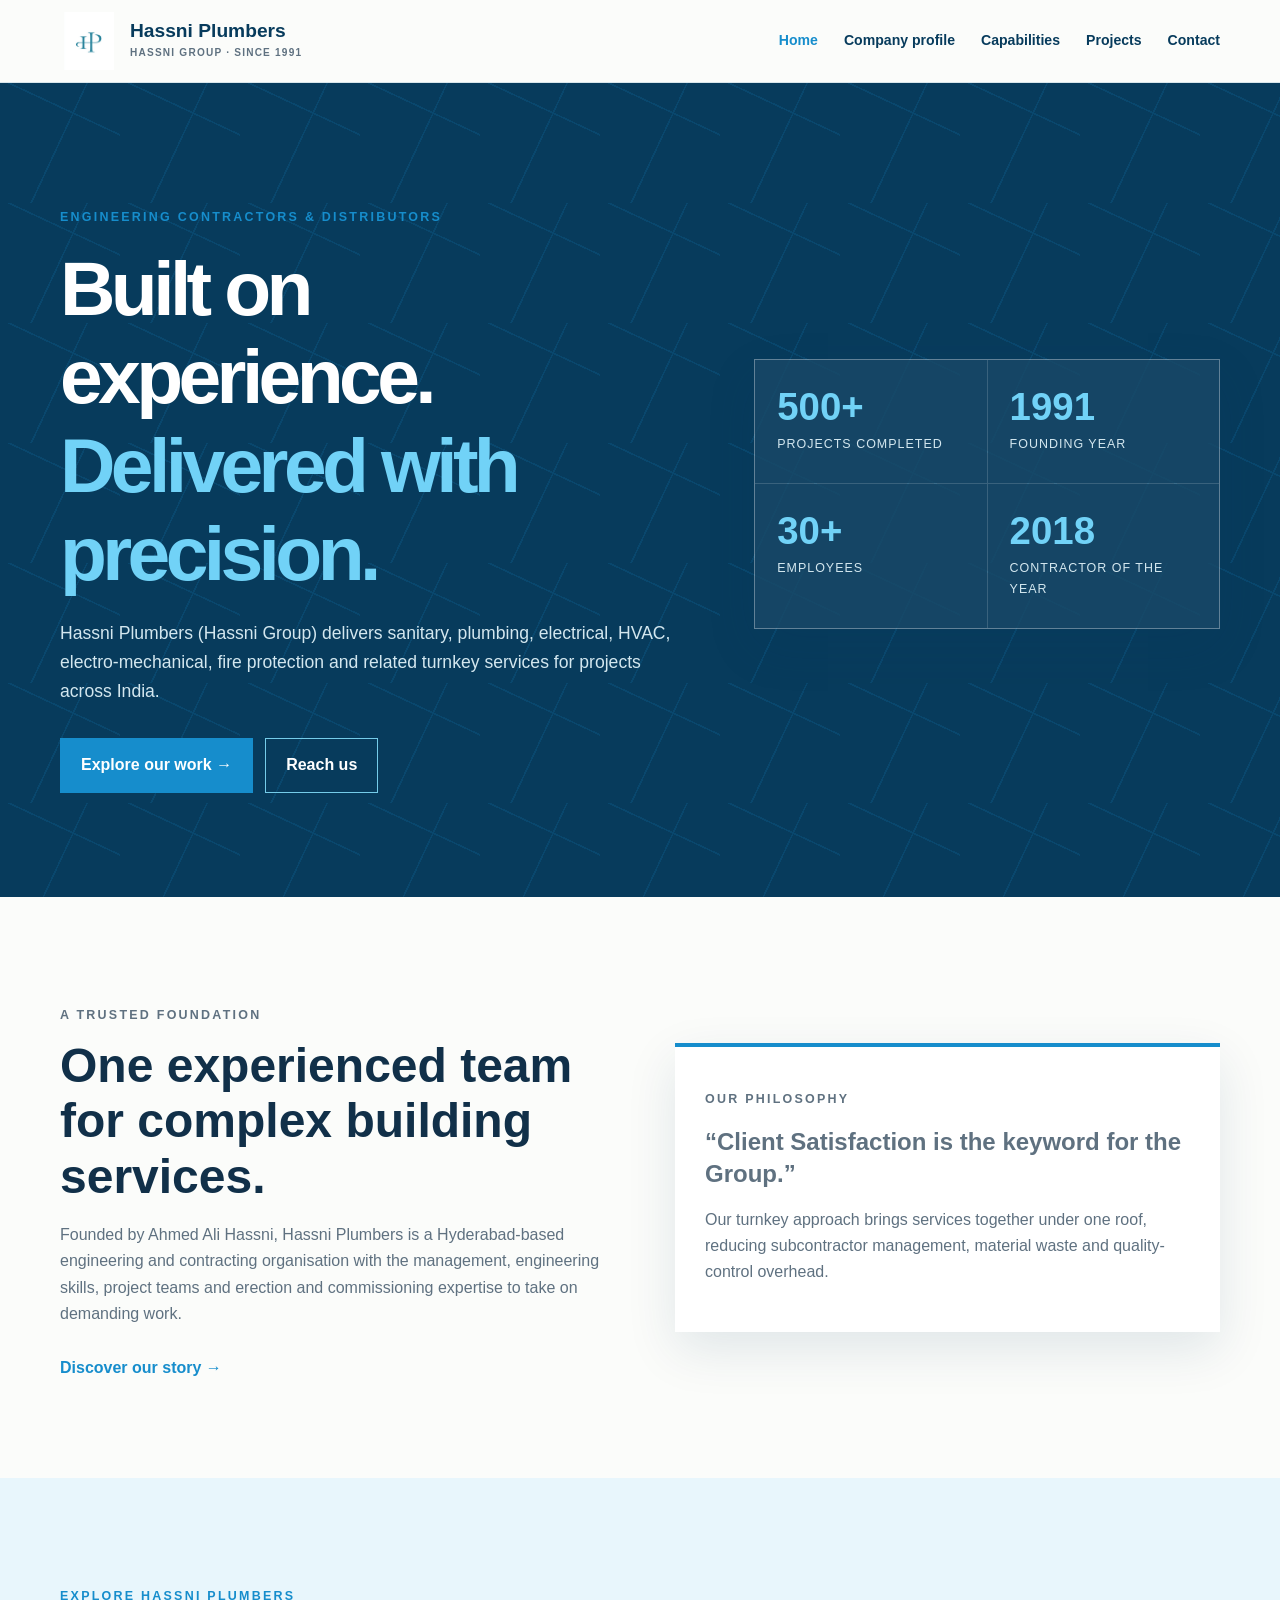
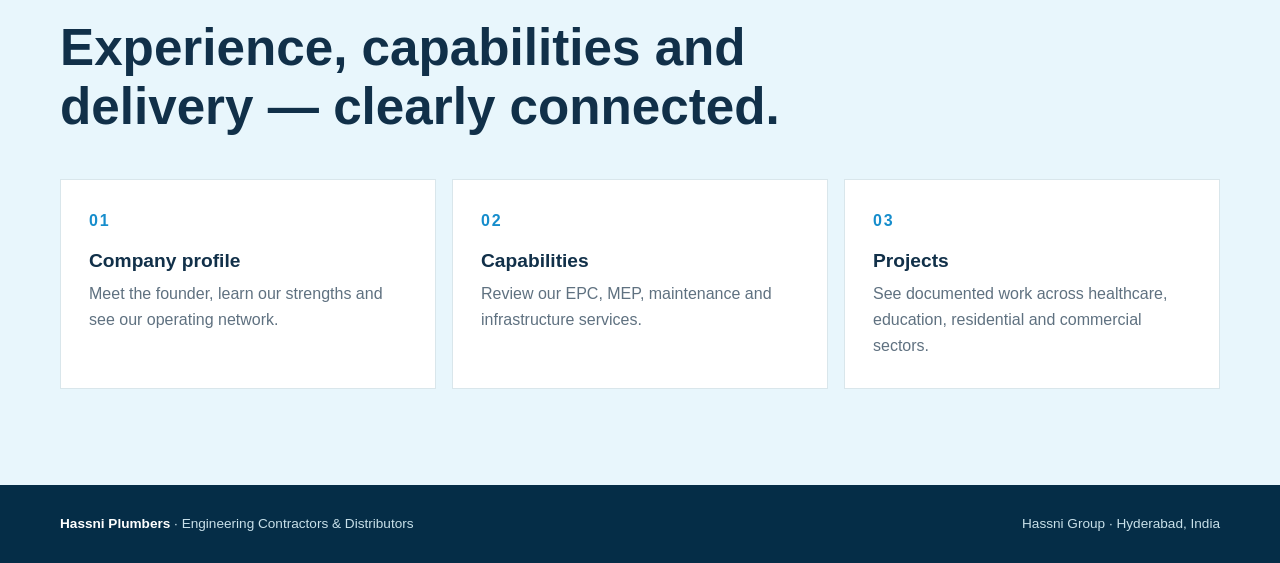
==== index.html @ f8cc5ab0 "Create multi-page Hassni Plumbers website Co-authored-by: Copilot App <223556219+Copilot@users.norep" ====
<!doctype html><html lang="en"><head><meta charset="utf-8"><meta name="viewport" content="width=device-width, initial-scale=1"><meta name="description" content="Hassni Plumbers (Hassni Group), engineering contractors and distributors since 1991."><title>Hassni Plumbers | Home</title><link rel="stylesheet" href="styles.css"></head><body><div id="site-header"></div><main>
<section class="hero"><div class="container hero-grid"><div><p class="eyebrow">Engineering Contractors &amp; Distributors</p><h1>Built on experience.<br><em>Delivered with precision.</em></h1><p class="lead">Hassni Plumbers (Hassni Group) delivers sanitary, plumbing, electrical, HVAC, electro-mechanical, fire protection and related turnkey services for projects across India.</p><div class="actions"><a class="button primary" href="projects.html">Explore our work →</a><a class="button light" href="contact.html">Reach us</a></div></div><div class="stat-panel"><div class="stat"><strong>500+</strong><span>Projects completed</span></div><div class="stat"><strong>1991</strong><span>Founding year</span></div><div class="stat"><strong>30+</strong><span>Employees</span></div><div class="stat"><strong>2018</strong><span>Contractor of the Year</span></div></div></div></section>
<section class="section"><div class="container split"><div><p class="eyebrow">A trusted foundation</p><h2>One experienced team for complex building services.</h2><p>Founded by Ahmed Ali Hassni, Hassni Plumbers is a Hyderabad-based engineering and contracting organisation with the management, engineering skills, project teams and erection and commissioning expertise to take on demanding work.</p><a class="text-link" href="about.html">Discover our story →</a></div><div class="feature-box"><p class="eyebrow">Our philosophy</p><p class="quote">“Client Satisfaction is the keyword for the Group.”</p><p class="muted">Our turnkey approach brings services together under one roof, reducing subcontractor management, material waste and quality-control overhead.</p></div></div></section>
<section class="section tint"><div class="container"><div class="section-heading"><p class="eyebrow">Explore Hassni Plumbers</p><h2>Experience, capabilities and delivery — clearly connected.</h2></div><div class="cards three"><a class="card" href="about.html"><span class="icon">01</span><h3>Company profile</h3><p>Meet the founder, learn our strengths and see our operating network.</p></a><a class="card" href="capabilities.html"><span class="icon">02</span><h3>Capabilities</h3><p>Review our EPC, MEP, maintenance and infrastructure services.</p></a><a class="card" href="projects.html"><span class="icon">03</span><h3>Projects</h3><p>See documented work across healthcare, education, residential and commercial sectors.</p></a></div></div></section>
</main><div id="site-footer"></div><script src="site.js"></script></body></html>
---- styles.css ----
:root{--blue:#168dcc;--deep:#073b5c;--pale:#e8f6fc;--ink:#113049;--muted:#5f7180;--paper:#fbfcfa;--line:#d9e6eb;--white:#fff;--shadow:0 18px 48px rgba(7,59,92,.11)}*{box-sizing:border-box}html{scroll-behavior:smooth}body{margin:0;color:var(--ink);background:var(--paper);font:16px/1.65 "DM Sans",Arial,sans-serif}h1,h2,h3,h4{margin:0;font-family:Manrope,Arial,sans-serif;line-height:1.15}a{color:inherit;text-decoration:none}.container{width:min(1160px,calc(100% - 40px));margin:auto}.eyebrow{color:var(--blue);font-size:.78rem;font-weight:700;letter-spacing:.18em;text-transform:uppercase}.muted{color:var(--muted)}.section{padding:96px 0}.section-heading{max-width:720px;margin-bottom:42px}.section-heading h2{margin-top:12px;font-size:clamp(2rem,4vw,3.3rem)}.button{display:inline-flex;align-items:center;gap:10px;border:1px solid var(--blue);padding:13px 20px;font-weight:700;transition:.2s}.button.primary{color:var(--white);background:var(--blue)}.button.primary:hover{background:var(--deep);border-color:var(--deep)}.button.light{color:var(--white);border-color:#75cce9}.button.light:hover{color:var(--deep);background:#75cce9}.actions{display:flex;flex-wrap:wrap;gap:12px;margin-top:32px}.text-link{display:inline-block;margin-top:12px;color:var(--blue);font-weight:700}header{position:sticky;top:0;z-index:5;background:rgba(251,252,250,.95);border-bottom:1px solid var(--line);backdrop-filter:blur(14px)}.nav{display:flex;align-items:center;justify-content:space-between;min-height:82px;gap:24px}.brand{display:flex;align-items:center;gap:12px}.brand img{width:58px;height:58px;object-fit:contain}.brand strong{display:block;color:var(--deep);font:800 1.2rem/1.05 Manrope,Arial,sans-serif}.brand small{display:block;margin-top:4px;color:var(--muted);font-size:.63rem;font-weight:700;letter-spacing:.12em;text-transform:uppercase}.nav-links{display:flex;align-items:center;gap:26px;color:var(--deep);font-size:.88rem;font-weight:700}.nav-links a:hover,.nav-links a.active{color:var(--blue)}.menu{display:none;border:0;color:var(--deep);background:transparent;font-size:1.4rem}.hero{position:relative;overflow:hidden;padding:112px 0 104px;color:var(--white);background:var(--deep)}.hero:after{content:"";position:absolute;inset:0;opacity:.15;background:linear-gradient(115deg,transparent 0 49%,var(--blue) 49% 50%,transparent 50%),linear-gradient(25deg,transparent 0 70%,var(--blue) 70% 71%,transparent 71%);background-size:120px 120px}.hero-grid{position:relative;z-index:1;display:grid;grid-template-columns:1.15fr .85fr;align-items:center;gap:64px}.hero h1{max-width:720px;margin:16px 0 22px;font-size:clamp(2.7rem,6vw,5rem);letter-spacing:-.06em}.hero h1 em{color:#71d2f7;font-style:normal}.lead{max-width:650px;color:#d3e7ef;font-size:1.1rem}.stat-panel{display:grid;grid-template-columns:1fr 1fr;gap:1px;overflow:hidden;border:1px solid rgba(255,255,255,.2);background:rgba(255,255,255,.2);box-shadow:var(--shadow)}.stat{padding:28px 22px;background:rgba(7,59,92,.72)}.stat strong{display:block;color:#71d2f7;font:800 2.4rem/1 Manrope,Arial,sans-serif}.stat span{display:block;margin-top:8px;color:#d3e7ef;font-size:.78rem;letter-spacing:.08em;text-transform:uppercase}.split{display:grid;grid-template-columns:1fr 1fr;gap:70px;align-items:center}.split h2{margin:12px 0 18px;font-size:clamp(2rem,4vw,3rem)}.split p{color:var(--muted)}.feature-box{padding:30px;border-top:4px solid var(--blue);background:var(--white);box-shadow:var(--shadow)}.quote{margin:16px 0;color:var(--deep);font:700 1.5rem/1.35 Manrope,Arial,sans-serif}.tint{background:var(--pale)}.cards{display:grid;gap:16px}.cards.three{grid-template-columns:repeat(3,1fr)}.card{padding:28px;border:1px solid var(--line);background:var(--white);transition:.2s}.card:hover{border-color:var(--blue);box-shadow:var(--shadow);transform:translateY(-3px)}.card .icon{color:var(--blue);font-weight:800;letter-spacing:.12em}.card h3{margin:16px 0 8px;font-size:1.2rem}.card p{margin:0;color:var(--muted)}.page-hero{padding:76px 0;background:var(--pale);border-bottom:1px solid var(--line)}.page-hero h1{margin-top:12px;font-size:clamp(2.5rem,5vw,4.3rem)}.page-hero p{max-width:680px;color:var(--muted);font-size:1.08rem}.capabilities{grid-template-columns:repeat(4,1fr)}.capability{min-height:170px;padding:24px;border:1px solid var(--line);background:var(--white);transition:.2s}.capability:hover{border-color:var(--blue);box-shadow:var(--shadow);transform:translateY(-3px)}.capability .icon{color:var(--blue);font-size:1.4rem}.capability h3{margin:18px 0 8px;font-size:1.05rem}.capability p{margin:0;color:var(--muted);font-size:.88rem}.project-grid{display:grid;grid-template-columns:repeat(3,1fr);gap:16px}.project{padding:24px;border:1px solid var(--line);background:var(--white);transition:.2s}.project:hover{border-color:var(--blue);box-shadow:var(--shadow);transform:translateY(-3px)}.project small{color:var(--blue);font-weight:700;letter-spacing:.1em;text-transform:uppercase}.project h3{margin:13px 0 8px;font-size:1.1rem}.project p{margin:0;color:var(--muted);font-size:.9rem}.contact-grid{display:grid;grid-template-columns:1fr .9fr;gap:60px}.contact-card{padding:30px;border-top:4px solid var(--blue);background:var(--white);box-shadow:var(--shadow)}.contact-card p{color:var(--muted)}.locations{display:flex;flex-wrap:wrap;gap:10px;margin-top:20px}.location{padding:8px 13px;border:1px solid var(--line);color:var(--deep);background:var(--white);font-size:.86rem;font-weight:700}footer{padding:28px 0;color:#c8e0e9;background:#052d47;font-size:.85rem}.footer-inner{display:flex;justify-content:space-between;gap:20px}.footer-inner strong{color:var(--white)}@media(max-width:900px){.nav-links{display:none;position:absolute;top:82px;left:0;right:0;padding:18px 20px 24px;flex-direction:column;align-items:flex-start;background:var(--paper);border-bottom:1px solid var(--line)}.nav-links.open{display:flex}.menu{display:block}.hero-grid,.split,.contact-grid{grid-template-columns:1fr;gap:38px}.capabilities{grid-template-columns:repeat(2,1fr)}}@media(max-width:600px){.container{width:min(100% - 28px,1160px)}.section{padding:70px 0}.hero{padding:78px 0}.hero h1{font-size:2.7rem}.stat-panel,.cards.three,.capabilities,.project-grid{grid-template-columns:1fr}.footer-inner{flex-direction:column}}
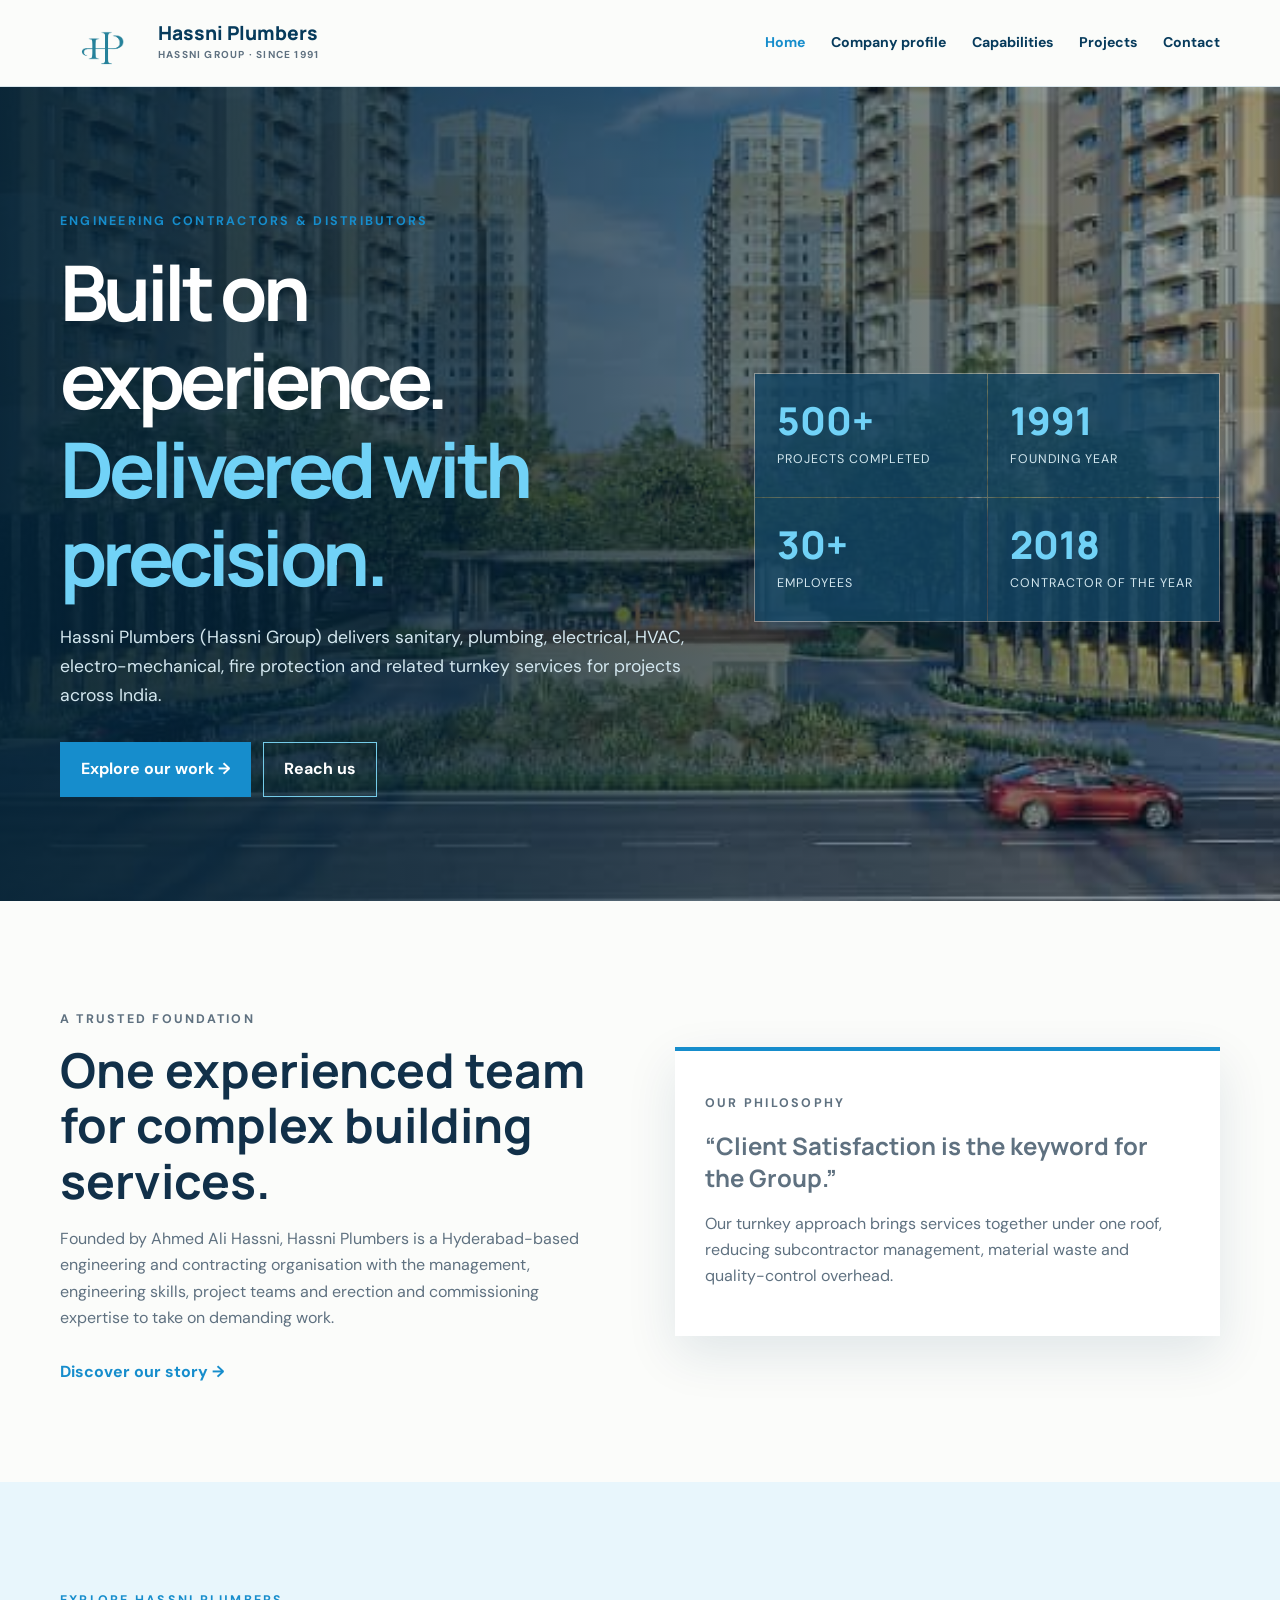
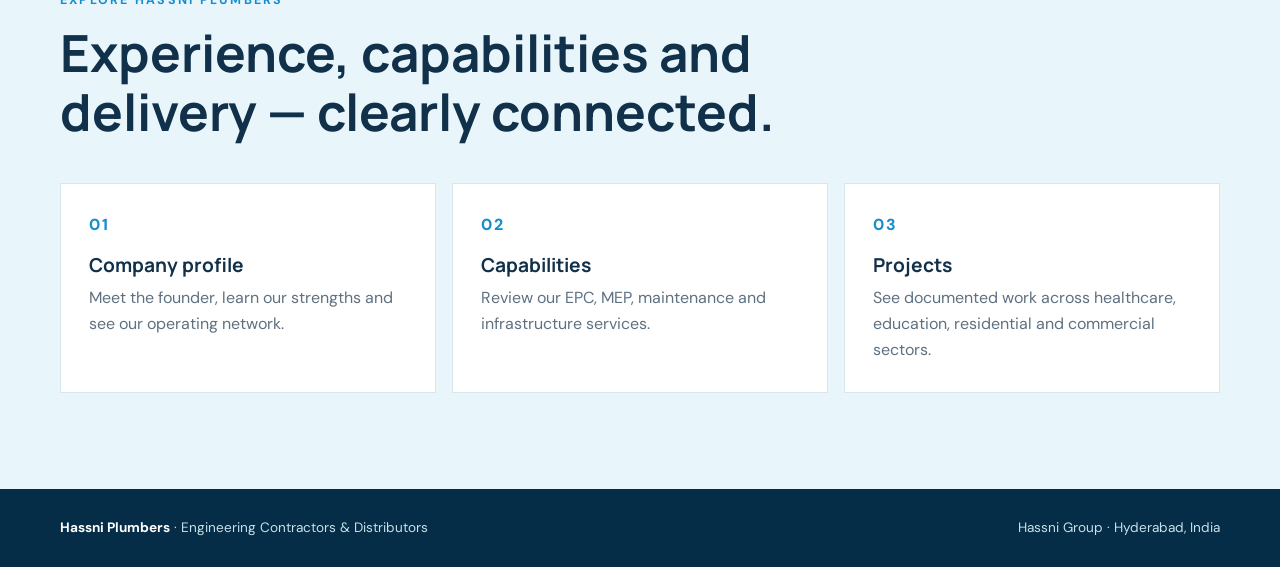
==== commit c9e10d26: "Refine site visuals and motion Co-authored-by: Copilot App <223556219+Copilot@users.noreply.github.c" ====
--- a/index.html
+++ b/index.html
@@ -1,5 +1,5 @@
 <!doctype html><html lang="en"><head><meta charset="utf-8"><meta name="viewport" content="width=device-width, initial-scale=1"><meta name="description" content="Hassni Plumbers (Hassni Group), engineering contractors and distributors since 1991."><title>Hassni Plumbers | Home</title><link rel="stylesheet" href="styles.css"></head><body><div id="site-header"></div><main>
-<section class="hero"><div class="container hero-grid"><div><p class="eyebrow">Engineering Contractors &amp; Distributors</p><h1>Built on experience.<br><em>Delivered with precision.</em></h1><p class="lead">Hassni Plumbers (Hassni Group) delivers sanitary, plumbing, electrical, HVAC, electro-mechanical, fire protection and related turnkey services for projects across India.</p><div class="actions"><a class="button primary" href="projects.html">Explore our work →</a><a class="button light" href="contact.html">Reach us</a></div></div><div class="stat-panel"><div class="stat"><strong>500+</strong><span>Projects completed</span></div><div class="stat"><strong>1991</strong><span>Founding year</span></div><div class="stat"><strong>30+</strong><span>Employees</span></div><div class="stat"><strong>2018</strong><span>Contractor of the Year</span></div></div></div></section>
+<section class="hero hero-image"><div class="container hero-grid"><div><p class="eyebrow">Engineering Contractors &amp; Distributors</p><h1>Built on experience.<br><em>Delivered with precision.</em></h1><p class="lead">Hassni Plumbers (Hassni Group) delivers sanitary, plumbing, electrical, HVAC, electro-mechanical, fire protection and related turnkey services for projects across India.</p><div class="actions"><a class="button primary" href="projects.html">Explore our work →</a><a class="button light" href="contact.html">Reach us</a></div></div><div class="stat-panel"><div class="stat"><strong>500+</strong><span>Projects completed</span></div><div class="stat"><strong>1991</strong><span>Founding year</span></div><div class="stat"><strong>30+</strong><span>Employees</span></div><div class="stat"><strong>2018</strong><span>Contractor of the Year</span></div></div></div></section>
 <section class="section"><div class="container split"><div><p class="eyebrow">A trusted foundation</p><h2>One experienced team for complex building services.</h2><p>Founded by Ahmed Ali Hassni, Hassni Plumbers is a Hyderabad-based engineering and contracting organisation with the management, engineering skills, project teams and erection and commissioning expertise to take on demanding work.</p><a class="text-link" href="about.html">Discover our story →</a></div><div class="feature-box"><p class="eyebrow">Our philosophy</p><p class="quote">“Client Satisfaction is the keyword for the Group.”</p><p class="muted">Our turnkey approach brings services together under one roof, reducing subcontractor management, material waste and quality-control overhead.</p></div></div></section>
 <section class="section tint"><div class="container"><div class="section-heading"><p class="eyebrow">Explore Hassni Plumbers</p><h2>Experience, capabilities and delivery — clearly connected.</h2></div><div class="cards three"><a class="card" href="about.html"><span class="icon">01</span><h3>Company profile</h3><p>Meet the founder, learn our strengths and see our operating network.</p></a><a class="card" href="capabilities.html"><span class="icon">02</span><h3>Capabilities</h3><p>Review our EPC, MEP, maintenance and infrastructure services.</p></a><a class="card" href="projects.html"><span class="icon">03</span><h3>Projects</h3><p>See documented work across healthcare, education, residential and commercial sectors.</p></a></div></div></section>
 </main><div id="site-footer"></div><script src="site.js"></script></body></html>
--- a/styles.css
+++ b/styles.css
@@ -1 +1,134 @@
-:root{--blue:#168dcc;--deep:#073b5c;--pale:#e8f6fc;--ink:#113049;--muted:#5f7180;--paper:#fbfcfa;--line:#d9e6eb;--white:#fff;--shadow:0 18px 48px rgba(7,59,92,.11)}*{box-sizing:border-box}html{scroll-behavior:smooth}body{margin:0;color:var(--ink);background:var(--paper);font:16px/1.65 "DM Sans",Arial,sans-serif}h1,h2,h3,h4{margin:0;font-family:Manrope,Arial,sans-serif;line-height:1.15}a{color:inherit;text-decoration:none}.container{width:min(1160px,calc(100% - 40px));margin:auto}.eyebrow{color:var(--blue);font-size:.78rem;font-weight:700;letter-spacing:.18em;text-transform:uppercase}.muted{color:var(--muted)}.section{padding:96px 0}.section-heading{max-width:720px;margin-bottom:42px}.section-heading h2{margin-top:12px;font-size:clamp(2rem,4vw,3.3rem)}.button{display:inline-flex;align-items:center;gap:10px;border:1px solid var(--blue);padding:13px 20px;font-weight:700;transition:.2s}.button.primary{color:var(--white);background:var(--blue)}.button.primary:hover{background:var(--deep);border-color:var(--deep)}.button.light{color:var(--white);border-color:#75cce9}.button.light:hover{color:var(--deep);background:#75cce9}.actions{display:flex;flex-wrap:wrap;gap:12px;margin-top:32px}.text-link{display:inline-block;margin-top:12px;color:var(--blue);font-weight:700}header{position:sticky;top:0;z-index:5;background:rgba(251,252,250,.95);border-bottom:1px solid var(--line);backdrop-filter:blur(14px)}.nav{display:flex;align-items:center;justify-content:space-between;min-height:82px;gap:24px}.brand{display:flex;align-items:center;gap:12px}.brand img{width:58px;height:58px;object-fit:contain}.brand strong{display:block;color:var(--deep);font:800 1.2rem/1.05 Manrope,Arial,sans-serif}.brand small{display:block;margin-top:4px;color:var(--muted);font-size:.63rem;font-weight:700;letter-spacing:.12em;text-transform:uppercase}.nav-links{display:flex;align-items:center;gap:26px;color:var(--deep);font-size:.88rem;font-weight:700}.nav-links a:hover,.nav-links a.active{color:var(--blue)}.menu{display:none;border:0;color:var(--deep);background:transparent;font-size:1.4rem}.hero{position:relative;overflow:hidden;padding:112px 0 104px;color:var(--white);background:var(--deep)}.hero:after{content:"";position:absolute;inset:0;opacity:.15;background:linear-gradient(115deg,transparent 0 49%,var(--blue) 49% 50%,transparent 50%),linear-gradient(25deg,transparent 0 70%,var(--blue) 70% 71%,transparent 71%);background-size:120px 120px}.hero-grid{position:relative;z-index:1;display:grid;grid-template-columns:1.15fr .85fr;align-items:center;gap:64px}.hero h1{max-width:720px;margin:16px 0 22px;font-size:clamp(2.7rem,6vw,5rem);letter-spacing:-.06em}.hero h1 em{color:#71d2f7;font-style:normal}.lead{max-width:650px;color:#d3e7ef;font-size:1.1rem}.stat-panel{display:grid;grid-template-columns:1fr 1fr;gap:1px;overflow:hidden;border:1px solid rgba(255,255,255,.2);background:rgba(255,255,255,.2);box-shadow:var(--shadow)}.stat{padding:28px 22px;background:rgba(7,59,92,.72)}.stat strong{display:block;color:#71d2f7;font:800 2.4rem/1 Manrope,Arial,sans-serif}.stat span{display:block;margin-top:8px;color:#d3e7ef;font-size:.78rem;letter-spacing:.08em;text-transform:uppercase}.split{display:grid;grid-template-columns:1fr 1fr;gap:70px;align-items:center}.split h2{margin:12px 0 18px;font-size:clamp(2rem,4vw,3rem)}.split p{color:var(--muted)}.feature-box{padding:30px;border-top:4px solid var(--blue);background:var(--white);box-shadow:var(--shadow)}.quote{margin:16px 0;color:var(--deep);font:700 1.5rem/1.35 Manrope,Arial,sans-serif}.tint{background:var(--pale)}.cards{display:grid;gap:16px}.cards.three{grid-template-columns:repeat(3,1fr)}.card{padding:28px;border:1px solid var(--line);background:var(--white);transition:.2s}.card:hover{border-color:var(--blue);box-shadow:var(--shadow);transform:translateY(-3px)}.card .icon{color:var(--blue);font-weight:800;letter-spacing:.12em}.card h3{margin:16px 0 8px;font-size:1.2rem}.card p{margin:0;color:var(--muted)}.page-hero{padding:76px 0;background:var(--pale);border-bottom:1px solid var(--line)}.page-hero h1{margin-top:12px;font-size:clamp(2.5rem,5vw,4.3rem)}.page-hero p{max-width:680px;color:var(--muted);font-size:1.08rem}.capabilities{grid-template-columns:repeat(4,1fr)}.capability{min-height:170px;padding:24px;border:1px solid var(--line);background:var(--white);transition:.2s}.capability:hover{border-color:var(--blue);box-shadow:var(--shadow);transform:translateY(-3px)}.capability .icon{color:var(--blue);font-size:1.4rem}.capability h3{margin:18px 0 8px;font-size:1.05rem}.capability p{margin:0;color:var(--muted);font-size:.88rem}.project-grid{display:grid;grid-template-columns:repeat(3,1fr);gap:16px}.project{padding:24px;border:1px solid var(--line);background:var(--white);transition:.2s}.project:hover{border-color:var(--blue);box-shadow:var(--shadow);transform:translateY(-3px)}.project small{color:var(--blue);font-weight:700;letter-spacing:.1em;text-transform:uppercase}.project h3{margin:13px 0 8px;font-size:1.1rem}.project p{margin:0;color:var(--muted);font-size:.9rem}.contact-grid{display:grid;grid-template-columns:1fr .9fr;gap:60px}.contact-card{padding:30px;border-top:4px solid var(--blue);background:var(--white);box-shadow:var(--shadow)}.contact-card p{color:var(--muted)}.locations{display:flex;flex-wrap:wrap;gap:10px;margin-top:20px}.location{padding:8px 13px;border:1px solid var(--line);color:var(--deep);background:var(--white);font-size:.86rem;font-weight:700}footer{padding:28px 0;color:#c8e0e9;background:#052d47;font-size:.85rem}.footer-inner{display:flex;justify-content:space-between;gap:20px}.footer-inner strong{color:var(--white)}@media(max-width:900px){.nav-links{display:none;position:absolute;top:82px;left:0;right:0;padding:18px 20px 24px;flex-direction:column;align-items:flex-start;background:var(--paper);border-bottom:1px solid var(--line)}.nav-links.open{display:flex}.menu{display:block}.hero-grid,.split,.contact-grid{grid-template-columns:1fr;gap:38px}.capabilities{grid-template-columns:repeat(2,1fr)}}@media(max-width:600px){.container{width:min(100% - 28px,1160px)}.section{padding:70px 0}.hero{padding:78px 0}.hero h1{font-size:2.7rem}.stat-panel,.cards.three,.capabilities,.project-grid{grid-template-columns:1fr}.footer-inner{flex-direction:column}}
+@import url('https://fonts.googleapis.com/css2?family=DM+Sans:wght@400;500;600;700&family=Manrope:wght@600;700;800&display=swap');
+
+:root {
+  --blue: #168dcc;
+  --deep: #073b5c;
+  --pale: #e8f6fc;
+  --ink: #113049;
+  --muted: #5f7180;
+  --paper: #fbfcfa;
+  --line: #d9e6eb;
+  --white: #fff;
+  --shadow: 0 18px 48px rgba(7, 59, 92, .11);
+  --ease: cubic-bezier(.22, 1, .36, 1);
+}
+
+* { box-sizing: border-box; }
+html { scroll-behavior: smooth; }
+body { margin: 0; color: var(--ink); background: var(--paper); font: 16px/1.65 "DM Sans", Arial, sans-serif; overflow-x: hidden; }
+h1, h2, h3, h4 { margin: 0; font-family: Manrope, Arial, sans-serif; line-height: 1.15; }
+a { color: inherit; text-decoration: none; }
+.container { width: min(1160px, calc(100% - 40px)); margin: auto; }
+.eyebrow { color: var(--blue); font-size: .78rem; font-weight: 700; letter-spacing: .18em; text-transform: uppercase; }
+.muted { color: var(--muted); }
+.section { padding: 96px 0; }
+.section-heading { max-width: 720px; margin-bottom: 42px; }
+.section-heading h2 { margin-top: 12px; font-size: clamp(2rem, 4vw, 3.3rem); }
+.button { display: inline-flex; align-items: center; gap: 10px; border: 1px solid var(--blue); padding: 13px 20px; font-weight: 700; transition: transform .4s var(--ease), background-color .3s, border-color .3s, color .3s; }
+.button.primary { color: var(--white); background: var(--blue); }
+.button.primary:hover { background: var(--deep); border-color: var(--deep); transform: translateY(-3px); }
+.button.light { color: var(--white); border-color: #75cce9; }
+.button.light:hover { color: var(--deep); background: #75cce9; transform: translateY(-3px); }
+.actions { display: flex; flex-wrap: wrap; gap: 12px; margin-top: 32px; }
+.text-link { display: inline-block; margin-top: 12px; color: var(--blue); font-weight: 700; }
+
+header { position: sticky; top: 0; z-index: 5; background: rgba(251,252,250,.95); border-bottom: 1px solid var(--line); backdrop-filter: blur(14px); transition: min-height .45s var(--ease), background-color .45s ease, box-shadow .45s ease; }
+.nav { transition: min-height .45s var(--ease); }
+header.scrolled { background: rgba(255,255,255,.98); box-shadow: 0 8px 26px rgba(7, 59, 92, .09); }
+header.scrolled .nav { min-height: 70px; }
+.nav { display: flex; align-items: center; justify-content: space-between; min-height: 82px; gap: 24px; }
+.brand { display: flex; align-items: center; gap: 12px; }
+.brand-mark { position: relative; top: -4px; display: grid; width: 86px; height: 86px; place-items: center; padding: 2px; transition: transform .4s var(--ease), filter .4s var(--ease); }
+.brand-mark:hover { transform: translateY(-2px) rotate(-1deg); filter: drop-shadow(0 8px 12px rgba(7, 59, 92, .22)); }
+.brand img { width: 100%; height: 100%; object-fit: contain; }
+.brand strong { display: block; color: var(--deep); font: 800 1.2rem/1.05 Manrope, Arial, sans-serif; }
+.brand small { display: block; margin-top: 4px; color: var(--muted); font-size: .63rem; font-weight: 700; letter-spacing: .12em; text-transform: uppercase; }
+.nav-links { display: flex; align-items: center; gap: 26px; color: var(--deep); font-size: .88rem; font-weight: 700; }
+.nav-links a { transition: color .3s; }
+.nav-links a:hover, .nav-links a.active { color: var(--blue); }
+.menu { display: none; border: 0; color: var(--deep); background: transparent; font-size: 1.4rem; }
+
+.hero { position: relative; overflow: hidden; padding: 112px 0 104px; color: var(--white); background: var(--deep); }
+.hero-image { min-height: 700px; display: flex; align-items: center; background: linear-gradient(90deg, rgba(4,35,55,.93), rgba(4,35,55,.7) 46%, rgba(4,35,55,.32)), url("images/project-brigade.jpg") center/cover no-repeat; }
+.hero-grid { position: relative; z-index: 1; display: grid; grid-template-columns: 1.15fr .85fr; align-items: center; gap: 64px; }
+.hero h1 { max-width: 720px; margin: 16px 0 22px; font-size: clamp(2.7rem, 6vw, 5rem); letter-spacing: -.06em; }
+.hero h1 em { color: #71d2f7; font-style: normal; }
+.lead { max-width: 650px; color: #d3e7ef; font-size: 1.1rem; }
+.stat-panel { display: grid; grid-template-columns: 1fr 1fr; gap: 1px; overflow: hidden; border: 1px solid rgba(255,255,255,.2); background: rgba(255,255,255,.2); box-shadow: var(--shadow); animation: rise-in .9s var(--ease) .14s both; }
+.stat { padding: 28px 22px; background: rgba(7,59,92,.78); }
+.stat strong { display: block; color: #71d2f7; font: 800 2.4rem/1 Manrope, Arial, sans-serif; }
+.stat span { display: block; margin-top: 8px; color: #d3e7ef; font-size: .78rem; letter-spacing: .08em; text-transform: uppercase; }
+
+.split { display: grid; grid-template-columns: 1fr 1fr; gap: 70px; align-items: center; }
+.split h2 { margin: 12px 0 18px; font-size: clamp(2rem, 4vw, 3rem); }
+.split p { color: var(--muted); }
+.feature-box { padding: 30px; border-top: 4px solid var(--blue); background: var(--white); box-shadow: var(--shadow); }
+.quote { margin: 16px 0; color: var(--deep); font: 700 1.5rem/1.35 Manrope, Arial, sans-serif; }
+.tint { background: var(--pale); }
+.cards { display: grid; gap: 16px; }
+.cards.three { grid-template-columns: repeat(3, 1fr); }
+.card, .capability, .project { border: 1px solid var(--line); background: var(--white); transition: transform .5s var(--ease), border-color .3s, box-shadow .5s var(--ease); }
+.card { padding: 28px; }
+.card:hover, .capability:hover, .project:hover { border-color: var(--blue); box-shadow: var(--shadow); transform: translateY(-6px); }
+.card .icon, .capability .icon { color: var(--blue); font-weight: 800; letter-spacing: .12em; }
+.card h3 { margin: 16px 0 8px; font-size: 1.2rem; }
+.card p { margin: 0; color: var(--muted); }
+
+.page-hero { position: relative; overflow: hidden; padding: 76px 0; background: var(--pale); border-bottom: 1px solid var(--line); }
+.page-hero h1 { margin-top: 12px; font-size: clamp(2.5rem, 5vw, 4.3rem); }
+.page-hero p { max-width: 680px; color: var(--muted); font-size: 1.08rem; }
+.image-page-hero { color: var(--white); background: linear-gradient(90deg, rgba(4,35,55,.87), rgba(4,35,55,.48)), url("images/project-residential.jpg") center/cover no-repeat; }
+.capabilities-hero { color: var(--white); background: linear-gradient(90deg, rgba(4,35,55,.88), rgba(4,35,55,.48)), url("images/project-architecture.jpg") center/cover no-repeat; }
+.projects-hero { color: var(--white); background: linear-gradient(90deg, rgba(4,35,55,.88), rgba(4,35,55,.48)), url("images/project-brigade.jpg") center/cover no-repeat; }
+.image-page-hero p:not(.eyebrow), .capabilities-hero p:not(.eyebrow), .projects-hero p:not(.eyebrow) { color: #e4f2f6; }
+.capabilities { display: grid; grid-template-columns: repeat(4, 1fr); gap: 16px; }
+.capability { min-height: 170px; padding: 24px; }
+.capability .icon { font-size: 1.4rem; }
+.capability h3 { margin: 18px 0 8px; font-size: 1.05rem; }
+.capability p, .project p { margin: 0; color: var(--muted); font-size: .88rem; }
+.project-grid { display: grid; grid-template-columns: repeat(3, 1fr); gap: 16px; }
+.project { position: relative; overflow: hidden; padding: 24px; isolation: isolate; }
+.project:before { content: ""; position: absolute; inset: 0; z-index: -1; background-position: center; background-size: cover; opacity: 0; transform: scale(1.06); transition: opacity .5s, transform .8s var(--ease); }
+.project:nth-child(1):before { background-image: url("images/project-brigade.jpg"); }
+.project:nth-child(2):before { background-image: url("images/project-architecture.jpg"); }
+.project:nth-child(3):before { background-image: url("images/project-residential.jpg"); }
+.project:nth-child(4):before { background-image: url("images/project-architecture.jpg"); }
+.project:nth-child(5):before { background-image: url("images/project-residential.jpg"); }
+.project:nth-child(6):before { background-image: url("images/project-brigade.jpg"); }
+.project:hover:before { opacity: .16; transform: scale(1); }
+.project small { color: var(--blue); font-weight: 700; letter-spacing: .1em; text-transform: uppercase; }
+.project h3 { margin: 13px 0 8px; font-size: 1.1rem; }
+.contact-grid { display: grid; grid-template-columns: 1fr .9fr; gap: 60px; }
+.contact-card { padding: 30px; border-top: 4px solid var(--blue); background: var(--white); box-shadow: var(--shadow); }
+.contact-card p { color: var(--muted); }
+.locations { display: flex; flex-wrap: wrap; gap: 10px; margin-top: 20px; }
+.location { padding: 8px 13px; border: 1px solid var(--line); color: var(--deep); background: var(--white); font-size: .86rem; font-weight: 700; }
+footer { padding: 28px 0; color: #c8e0e9; background: #052d47; font-size: .85rem; }
+.footer-inner { display: flex; justify-content: space-between; gap: 20px; }
+.footer-inner strong { color: var(--white); }
+.reveal-up, .reveal-left, .reveal-right { opacity: 0; transition: opacity .85s ease-out, transform .85s var(--ease); }
+.reveal-up { transform: translateY(48px); }
+.reveal-left { transform: translateX(-48px); }
+.reveal-right { transform: translateX(48px); }
+.reveal-up.visible, .reveal-left.visible, .reveal-right.visible { opacity: 1; transform: translate(0); }
+@keyframes rise-in { from { opacity: 0; transform: translateY(20px); } to { opacity: 1; transform: none; } }
+@media (max-width: 900px) {
+  .nav-links { display: none; position: absolute; top: 82px; left: 0; right: 0; padding: 18px 20px 24px; flex-direction: column; align-items: flex-start; background: var(--paper); border-bottom: 1px solid var(--line); }
+  .nav-links.open { display: flex; }
+  .menu { display: block; }
+  .hero-grid, .split, .contact-grid { grid-template-columns: 1fr; gap: 38px; }
+  .capabilities { grid-template-columns: repeat(2, 1fr); }
+}
+@media (max-width: 600px) {
+  .container { width: min(100% - 28px, 1160px); }
+  .section { padding: 70px 0; }
+  .hero, .hero-image { min-height: 0; padding: 78px 0; }
+  .hero h1 { font-size: 2.7rem; }
+  .stat-panel, .cards.three, .capabilities, .project-grid { grid-template-columns: 1fr; }
+  .brand-mark { width: 70px; height: 70px; padding: 2px; }
+  .brand strong { font-size: 1.05rem; }
+  .footer-inner { flex-direction: column; }
+}
+@media (prefers-reduced-motion: reduce) {
+  *, *::before, *::after { animation-duration: .01ms !important; animation-iteration-count: 1 !important; scroll-behavior: auto !important; transition-duration: .01ms !important; }
+}
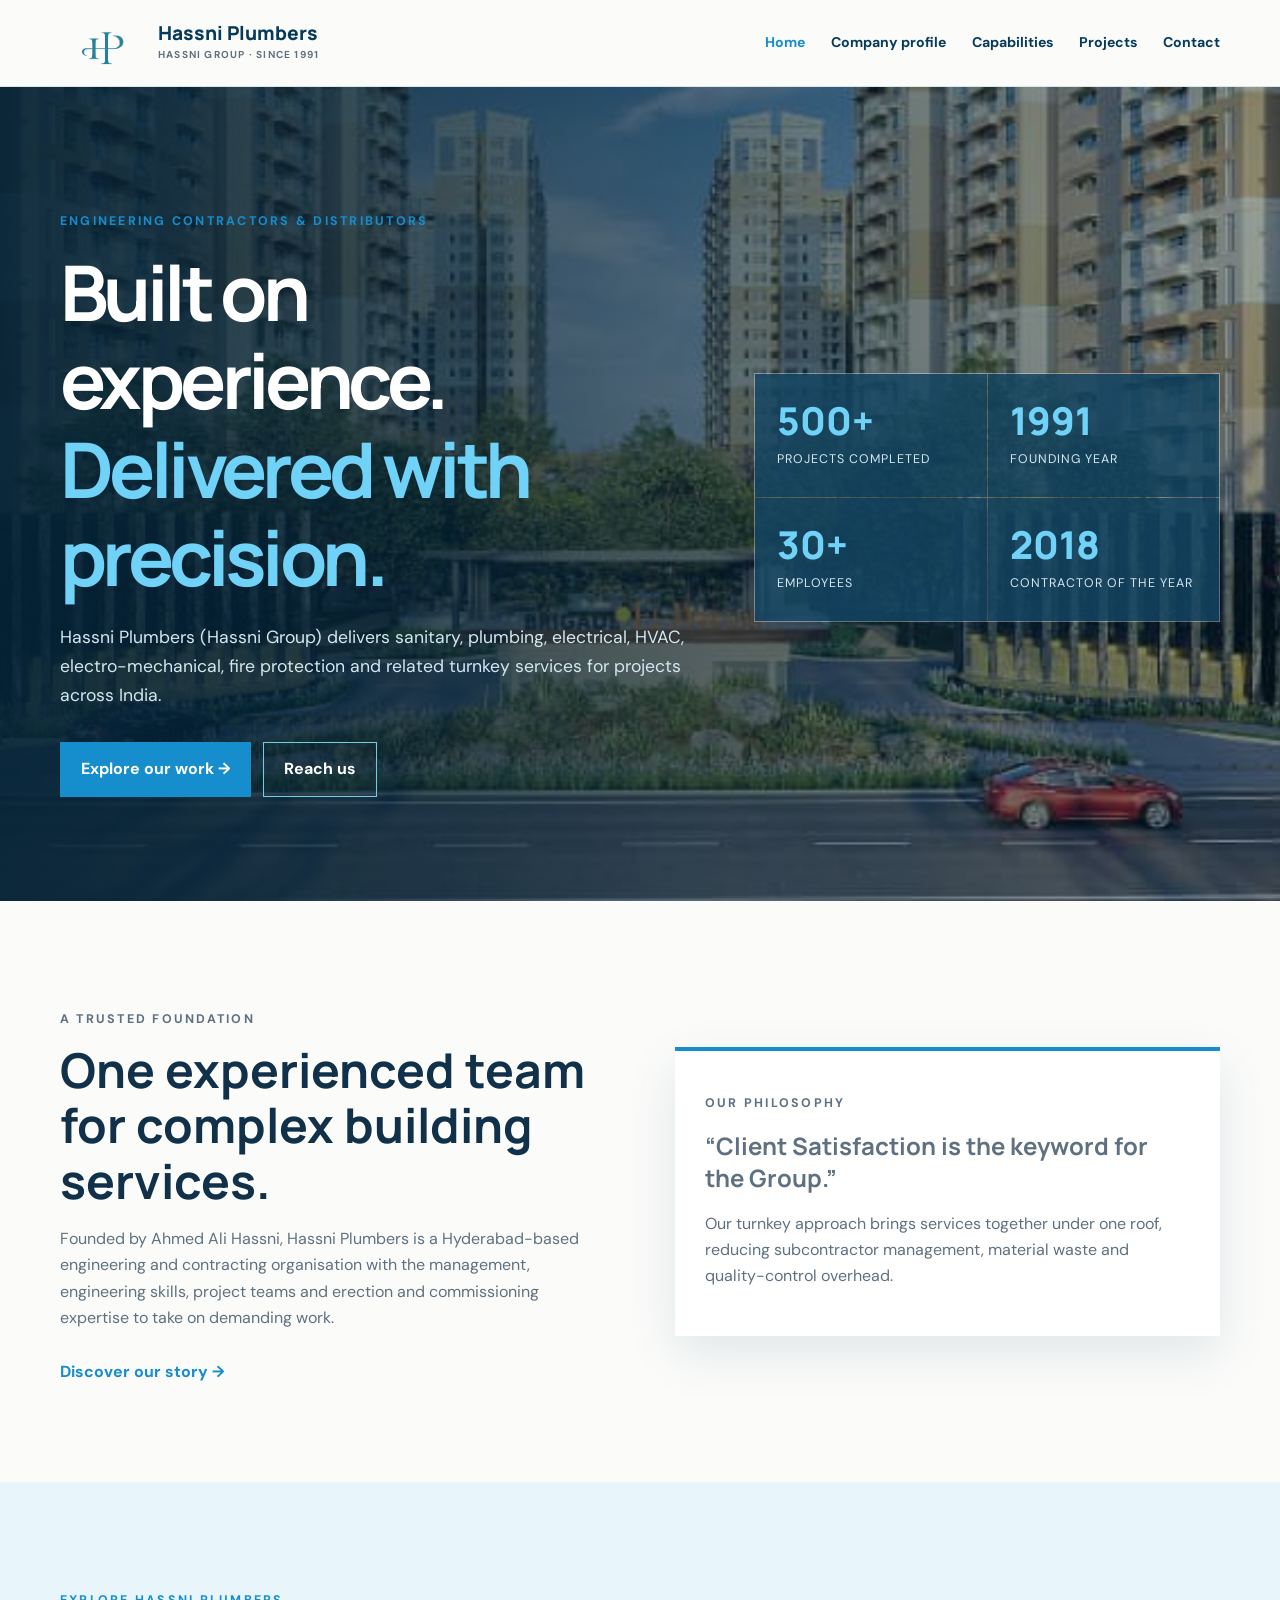
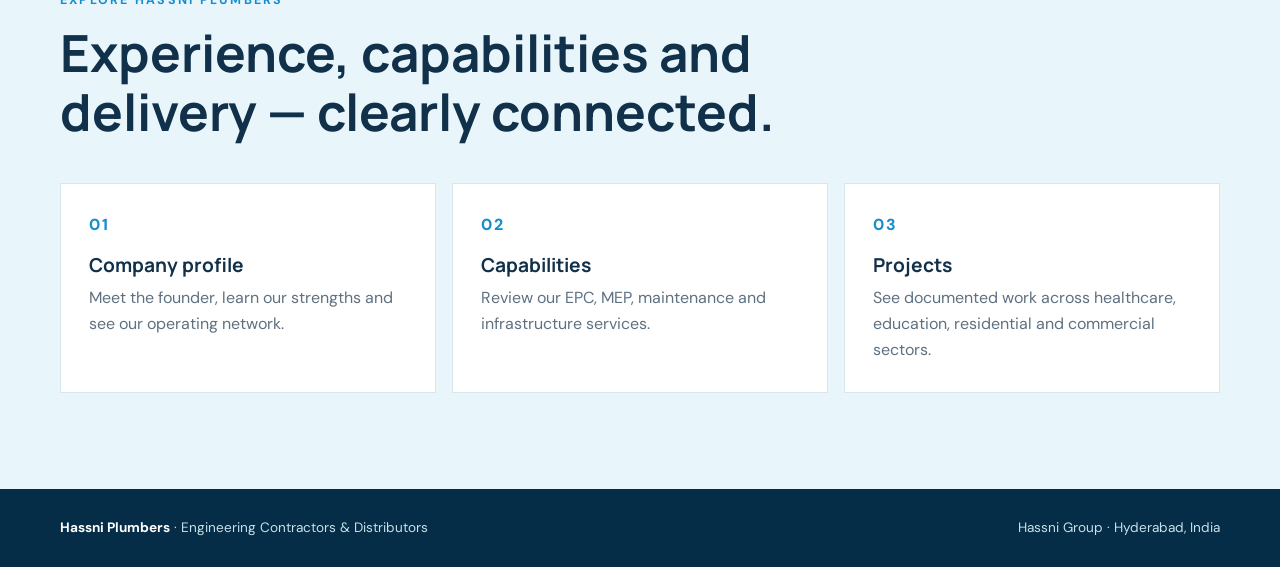
==== commit ac0b241c: "Add walkthrough video hero background Co-authored-by: Copilot App <223556219+Copilot@users.noreply.g" ====
--- a/index.html
+++ b/index.html
@@ -1,5 +1,5 @@
 <!doctype html><html lang="en"><head><meta charset="utf-8"><meta name="viewport" content="width=device-width, initial-scale=1"><meta name="description" content="Hassni Plumbers (Hassni Group), engineering contractors and distributors since 1991."><title>Hassni Plumbers | Home</title><link rel="stylesheet" href="styles.css"></head><body><div id="site-header"></div><main>
-<section class="hero hero-image"><div class="container hero-grid"><div><p class="eyebrow">Engineering Contractors &amp; Distributors</p><h1>Built on experience.<br><em>Delivered with precision.</em></h1><p class="lead">Hassni Plumbers (Hassni Group) delivers sanitary, plumbing, electrical, HVAC, electro-mechanical, fire protection and related turnkey services for projects across India.</p><div class="actions"><a class="button primary" href="projects.html">Explore our work →</a><a class="button light" href="contact.html">Reach us</a></div></div><div class="stat-panel"><div class="stat"><strong>500+</strong><span>Projects completed</span></div><div class="stat"><strong>1991</strong><span>Founding year</span></div><div class="stat"><strong>30+</strong><span>Employees</span></div><div class="stat"><strong>2018</strong><span>Contractor of the Year</span></div></div></div></section>
+<section class="hero hero-image"><video class="hero-video" autoplay muted loop playsinline preload="metadata" poster="images/project-brigade.jpg" aria-hidden="true"><source src="images/hero-walkthrough.mp4" type="video/mp4"></video><div class="hero-video-overlay" aria-hidden="true"></div><div class="container hero-grid"><div><p class="eyebrow">Engineering Contractors &amp; Distributors</p><h1>Built on experience.<br><em>Delivered with precision.</em></h1><p class="lead">Hassni Plumbers (Hassni Group) delivers sanitary, plumbing, electrical, HVAC, electro-mechanical, fire protection and related turnkey services for projects across India.</p><div class="actions"><a class="button primary" href="projects.html">Explore our work →</a><a class="button light" href="contact.html">Reach us</a></div></div><div class="stat-panel"><div class="stat"><strong>500+</strong><span>Projects completed</span></div><div class="stat"><strong>1991</strong><span>Founding year</span></div><div class="stat"><strong>30+</strong><span>Employees</span></div><div class="stat"><strong>2018</strong><span>Contractor of the Year</span></div></div></div></section>
 <section class="section"><div class="container split"><div><p class="eyebrow">A trusted foundation</p><h2>One experienced team for complex building services.</h2><p>Founded by Ahmed Ali Hassni, Hassni Plumbers is a Hyderabad-based engineering and contracting organisation with the management, engineering skills, project teams and erection and commissioning expertise to take on demanding work.</p><a class="text-link" href="about.html">Discover our story →</a></div><div class="feature-box"><p class="eyebrow">Our philosophy</p><p class="quote">“Client Satisfaction is the keyword for the Group.”</p><p class="muted">Our turnkey approach brings services together under one roof, reducing subcontractor management, material waste and quality-control overhead.</p></div></div></section>
 <section class="section tint"><div class="container"><div class="section-heading"><p class="eyebrow">Explore Hassni Plumbers</p><h2>Experience, capabilities and delivery — clearly connected.</h2></div><div class="cards three"><a class="card" href="about.html"><span class="icon">01</span><h3>Company profile</h3><p>Meet the founder, learn our strengths and see our operating network.</p></a><a class="card" href="capabilities.html"><span class="icon">02</span><h3>Capabilities</h3><p>Review our EPC, MEP, maintenance and infrastructure services.</p></a><a class="card" href="projects.html"><span class="icon">03</span><h3>Projects</h3><p>See documented work across healthcare, education, residential and commercial sectors.</p></a></div></div></section>
 </main><div id="site-footer"></div><script src="site.js"></script></body></html>
--- a/styles.css
+++ b/styles.css
@@ -49,7 +49,10 @@
 .menu { display: none; border: 0; color: var(--deep); background: transparent; font-size: 1.4rem; }
 
 .hero { position: relative; overflow: hidden; padding: 112px 0 104px; color: var(--white); background: var(--deep); }
-.hero-image { min-height: 700px; display: flex; align-items: center; background: linear-gradient(90deg, rgba(4,35,55,.93), rgba(4,35,55,.7) 46%, rgba(4,35,55,.32)), url("images/project-brigade.jpg") center/cover no-repeat; }
+.hero-image { min-height: 700px; display: flex; align-items: center; background: url("images/project-brigade.jpg") center/cover no-repeat; }
+.hero-video, .hero-video-overlay { position: absolute; inset: 0; width: 100%; height: 100%; }
+.hero-video { z-index: 0; object-fit: cover; object-position: center; }
+.hero-video-overlay { z-index: 0; background: linear-gradient(90deg, rgba(4,35,55,.93), rgba(4,35,55,.7) 46%, rgba(4,35,55,.38)); }
 .hero-grid { position: relative; z-index: 1; display: grid; grid-template-columns: 1.15fr .85fr; align-items: center; gap: 64px; }
 .hero h1 { max-width: 720px; margin: 16px 0 22px; font-size: clamp(2.7rem, 6vw, 5rem); letter-spacing: -.06em; }
 .hero h1 em { color: #71d2f7; font-style: normal; }
@@ -131,4 +134,5 @@
 }
 @media (prefers-reduced-motion: reduce) {
   *, *::before, *::after { animation-duration: .01ms !important; animation-iteration-count: 1 !important; scroll-behavior: auto !important; transition-duration: .01ms !important; }
+  .hero-video { display: none; }
 }
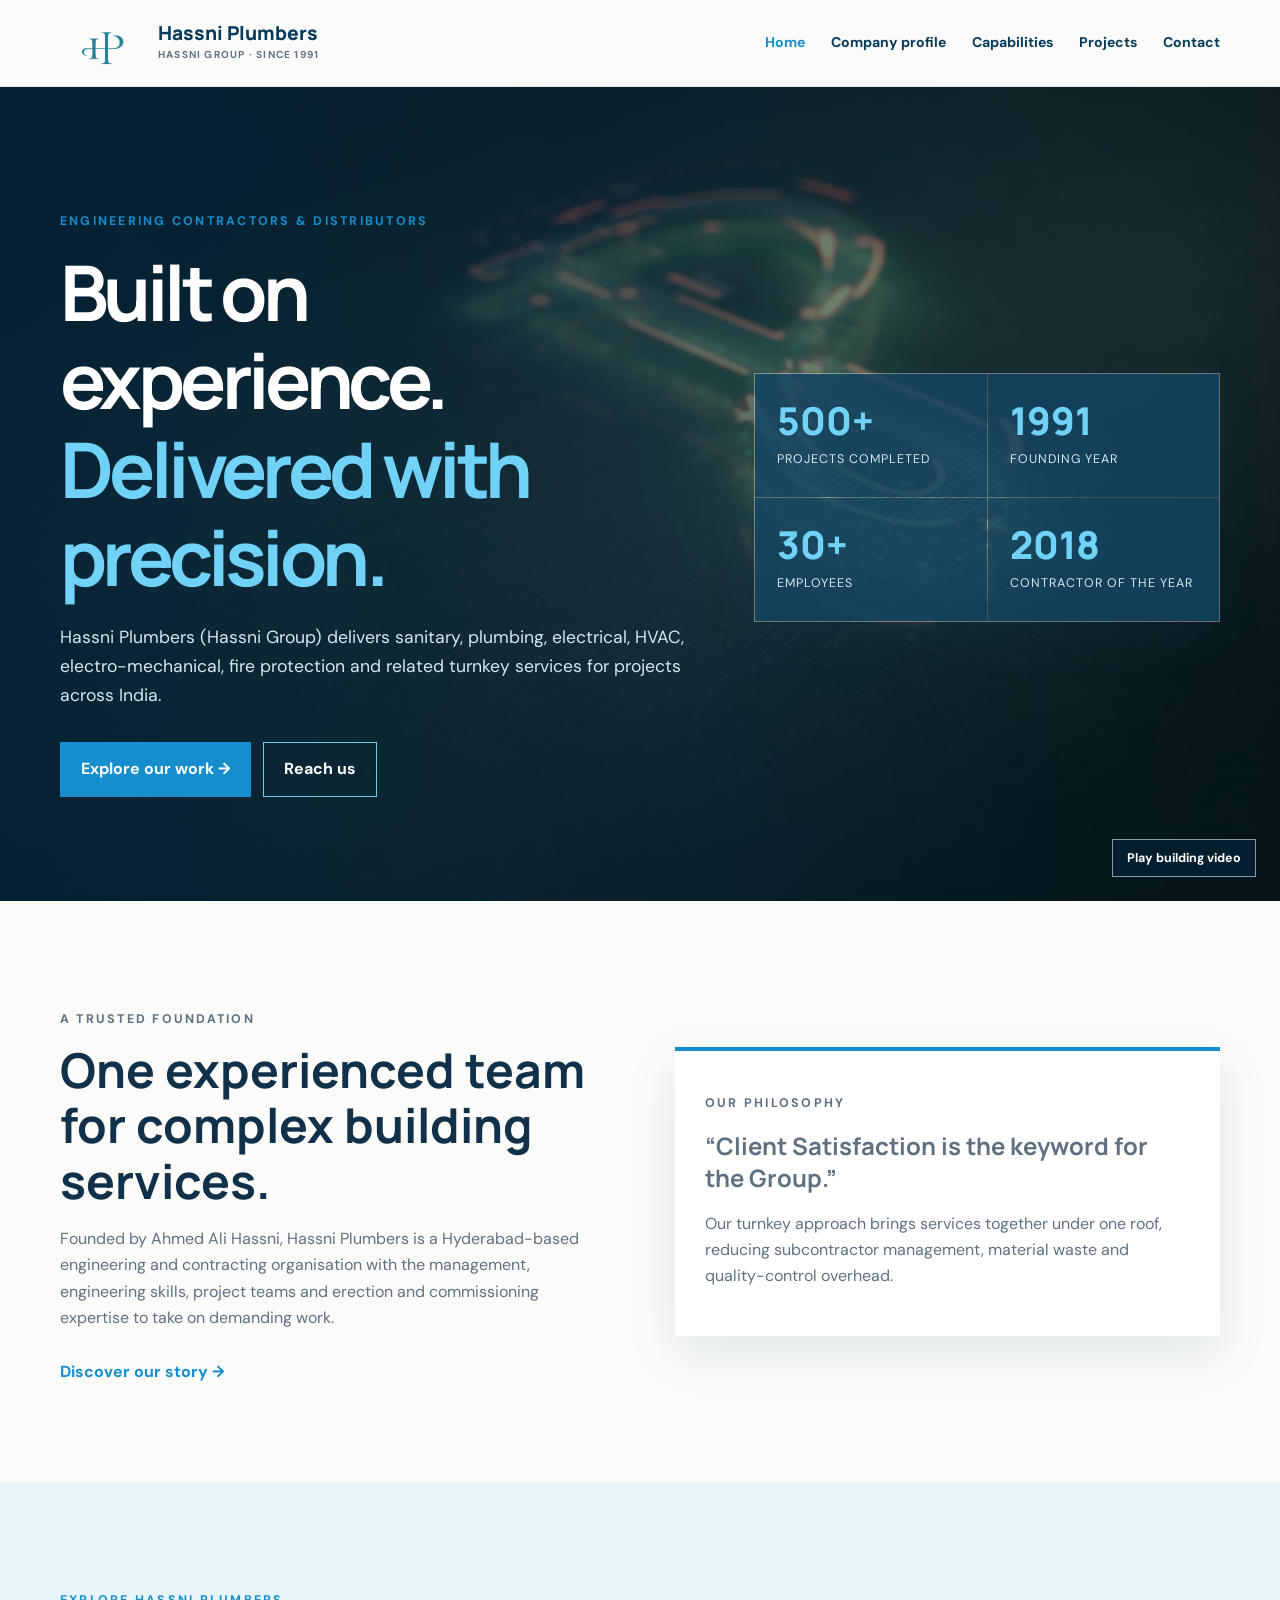
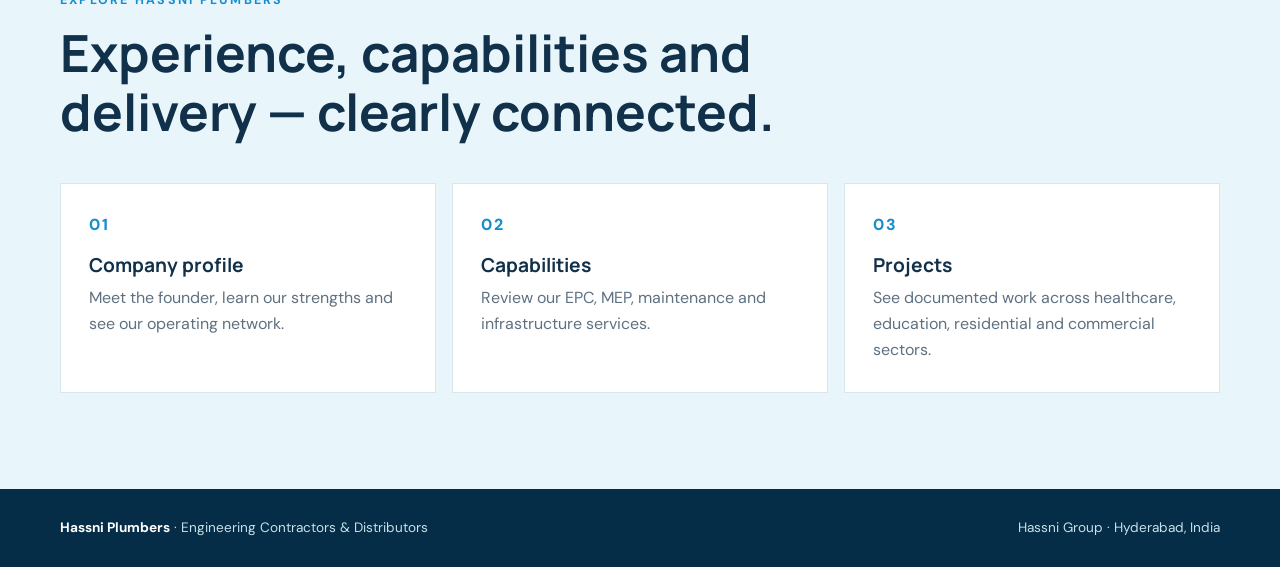
==== commit 62dfe721: "Use building-focused hero video clip Co-authored-by: Copilot App <223556219+Copilot@users.noreply.gi" ====
--- a/index.html
+++ b/index.html
@@ -1,5 +1,5 @@
 <!doctype html><html lang="en"><head><meta charset="utf-8"><meta name="viewport" content="width=device-width, initial-scale=1"><meta name="description" content="Hassni Plumbers (Hassni Group), engineering contractors and distributors since 1991."><title>Hassni Plumbers | Home</title><link rel="stylesheet" href="styles.css"></head><body><div id="site-header"></div><main>
-<section class="hero hero-image"><video class="hero-video" autoplay muted loop playsinline preload="metadata" poster="images/project-brigade.jpg" aria-hidden="true"><source src="images/hero-walkthrough.mp4" type="video/mp4"></video><div class="hero-video-overlay" aria-hidden="true"></div><div class="container hero-grid"><div><p class="eyebrow">Engineering Contractors &amp; Distributors</p><h1>Built on experience.<br><em>Delivered with precision.</em></h1><p class="lead">Hassni Plumbers (Hassni Group) delivers sanitary, plumbing, electrical, HVAC, electro-mechanical, fire protection and related turnkey services for projects across India.</p><div class="actions"><a class="button primary" href="projects.html">Explore our work →</a><a class="button light" href="contact.html">Reach us</a></div></div><div class="stat-panel"><div class="stat"><strong>500+</strong><span>Projects completed</span></div><div class="stat"><strong>1991</strong><span>Founding year</span></div><div class="stat"><strong>30+</strong><span>Employees</span></div><div class="stat"><strong>2018</strong><span>Contractor of the Year</span></div></div></div></section>
+<section class="hero hero-image"><video class="hero-video" autoplay muted loop playsinline preload="auto" poster="images/hero-walkthrough-poster.jpg" aria-hidden="true"><source src="images/hero-walkthrough.mp4" type="video/mp4"></video><div class="hero-video-overlay" aria-hidden="true"></div><button class="hero-video-play" type="button">Play building video</button><div class="container hero-grid"><div><p class="eyebrow">Engineering Contractors &amp; Distributors</p><h1>Built on experience.<br><em>Delivered with precision.</em></h1><p class="lead">Hassni Plumbers (Hassni Group) delivers sanitary, plumbing, electrical, HVAC, electro-mechanical, fire protection and related turnkey services for projects across India.</p><div class="actions"><a class="button primary" href="projects.html">Explore our work →</a><a class="button light" href="contact.html">Reach us</a></div></div><div class="stat-panel"><div class="stat"><strong>500+</strong><span>Projects completed</span></div><div class="stat"><strong>1991</strong><span>Founding year</span></div><div class="stat"><strong>30+</strong><span>Employees</span></div><div class="stat"><strong>2018</strong><span>Contractor of the Year</span></div></div></div></section>
 <section class="section"><div class="container split"><div><p class="eyebrow">A trusted foundation</p><h2>One experienced team for complex building services.</h2><p>Founded by Ahmed Ali Hassni, Hassni Plumbers is a Hyderabad-based engineering and contracting organisation with the management, engineering skills, project teams and erection and commissioning expertise to take on demanding work.</p><a class="text-link" href="about.html">Discover our story →</a></div><div class="feature-box"><p class="eyebrow">Our philosophy</p><p class="quote">“Client Satisfaction is the keyword for the Group.”</p><p class="muted">Our turnkey approach brings services together under one roof, reducing subcontractor management, material waste and quality-control overhead.</p></div></div></section>
 <section class="section tint"><div class="container"><div class="section-heading"><p class="eyebrow">Explore Hassni Plumbers</p><h2>Experience, capabilities and delivery — clearly connected.</h2></div><div class="cards three"><a class="card" href="about.html"><span class="icon">01</span><h3>Company profile</h3><p>Meet the founder, learn our strengths and see our operating network.</p></a><a class="card" href="capabilities.html"><span class="icon">02</span><h3>Capabilities</h3><p>Review our EPC, MEP, maintenance and infrastructure services.</p></a><a class="card" href="projects.html"><span class="icon">03</span><h3>Projects</h3><p>See documented work across healthcare, education, residential and commercial sectors.</p></a></div></div></section>
 </main><div id="site-footer"></div><script src="site.js"></script></body></html>
--- a/styles.css
+++ b/styles.css
@@ -53,6 +53,8 @@
 .hero-video, .hero-video-overlay { position: absolute; inset: 0; width: 100%; height: 100%; }
 .hero-video { z-index: 0; object-fit: cover; object-position: center; }
 .hero-video-overlay { z-index: 0; background: linear-gradient(90deg, rgba(4,35,55,.93), rgba(4,35,55,.7) 46%, rgba(4,35,55,.38)); }
+.hero-video-play { position: absolute; right: 24px; bottom: 24px; z-index: 2; border: 1px solid rgba(255,255,255,.55); padding: 10px 14px; color: var(--white); background: rgba(4,35,55,.72); font: 700 .78rem "DM Sans", Arial, sans-serif; cursor: pointer; }
+.hero-video-play:not([hidden]) { display: block; }
 .hero-grid { position: relative; z-index: 1; display: grid; grid-template-columns: 1.15fr .85fr; align-items: center; gap: 64px; }
 .hero h1 { max-width: 720px; margin: 16px 0 22px; font-size: clamp(2.7rem, 6vw, 5rem); letter-spacing: -.06em; }
 .hero h1 em { color: #71d2f7; font-style: normal; }
@@ -134,5 +136,5 @@
 }
 @media (prefers-reduced-motion: reduce) {
   *, *::before, *::after { animation-duration: .01ms !important; animation-iteration-count: 1 !important; scroll-behavior: auto !important; transition-duration: .01ms !important; }
-  .hero-video { display: none; }
+  .hero-video, .hero-video-play { display: none; }
 }
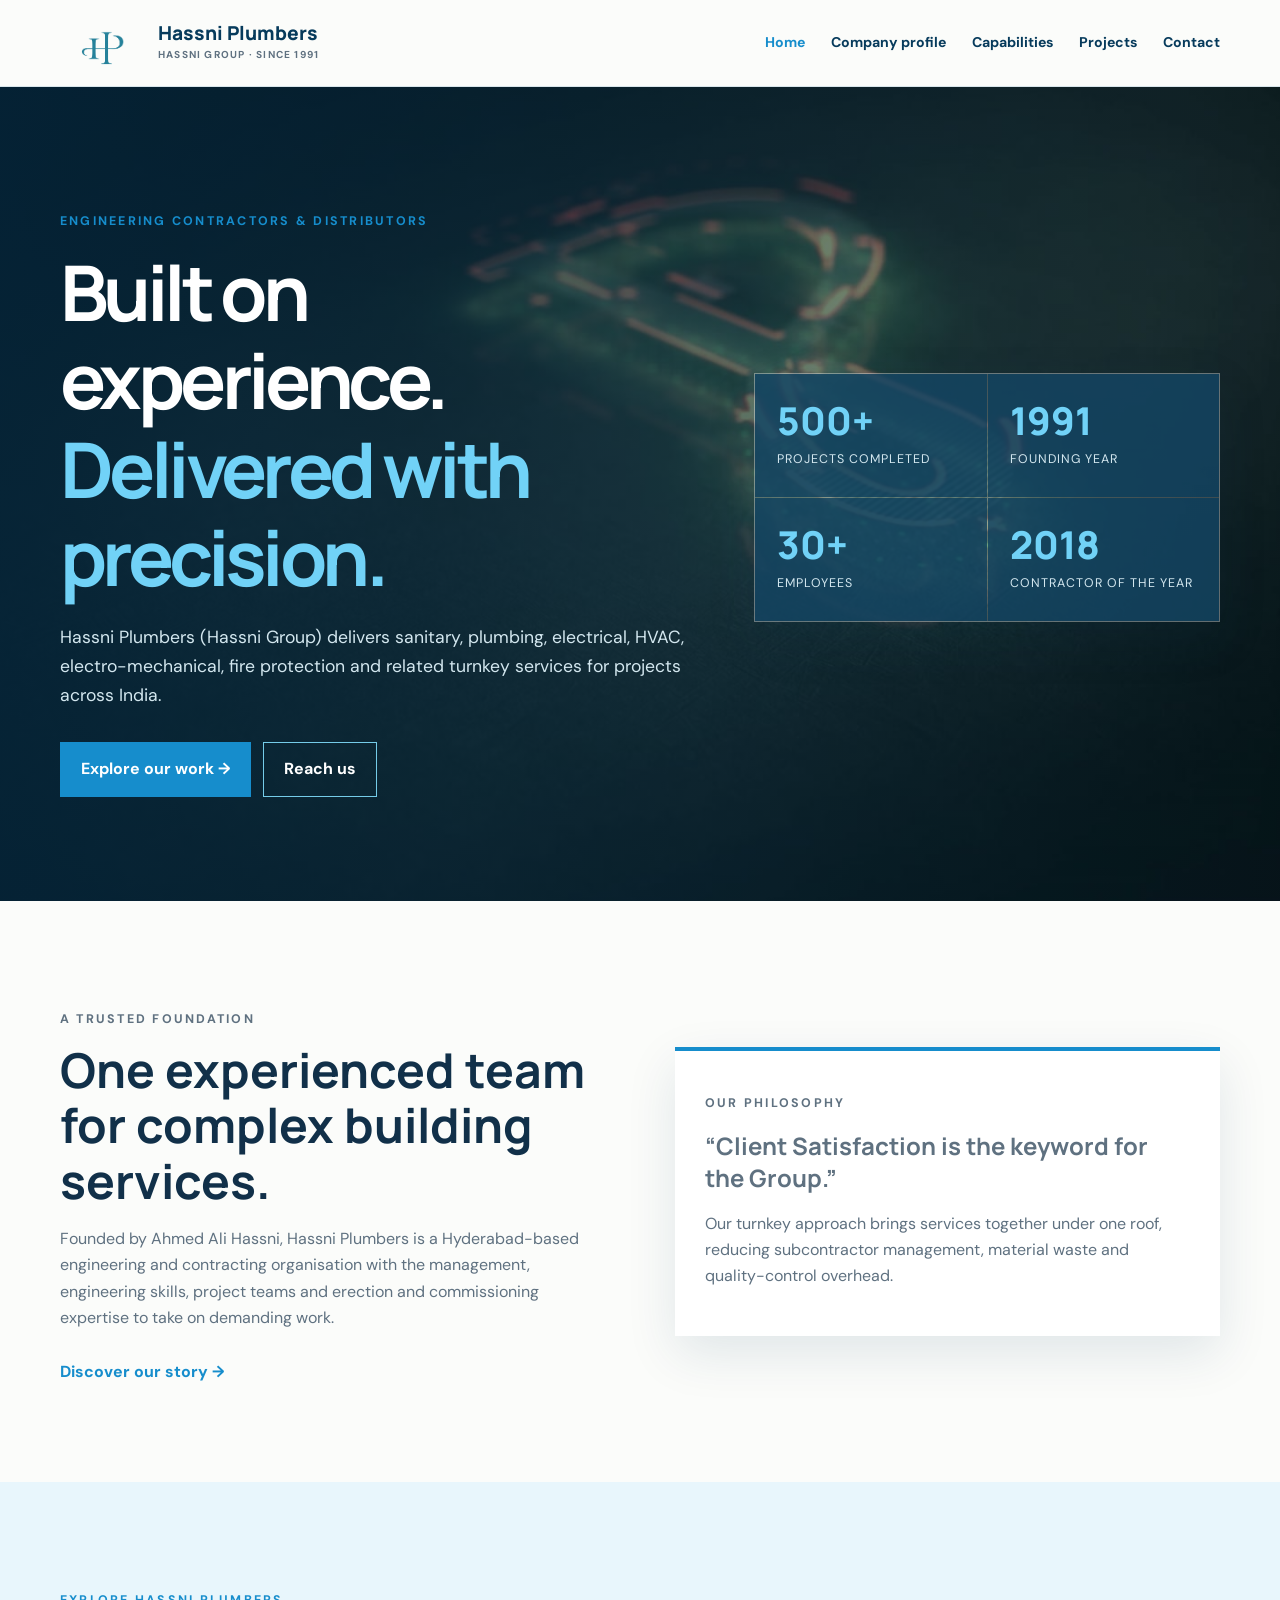
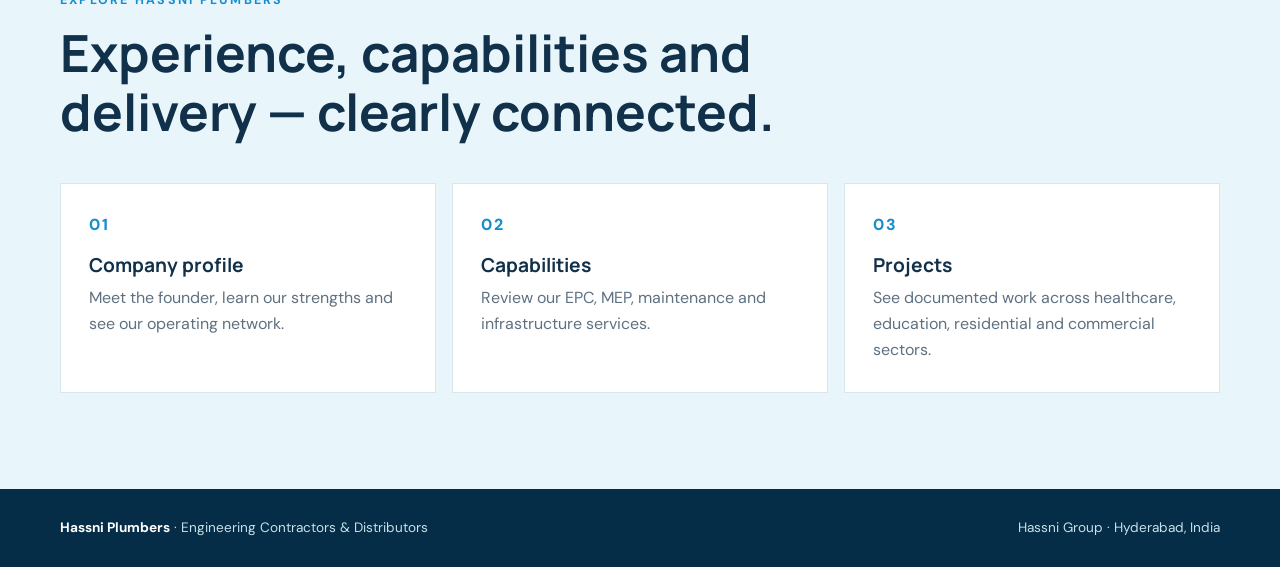
==== commit 392dc0fa: "Finalize building video hero Co-authored-by: Copilot App <223556219+Copilot@users.noreply.github.com" ====
--- a/index.html
+++ b/index.html
@@ -1,5 +1,5 @@
 <!doctype html><html lang="en"><head><meta charset="utf-8"><meta name="viewport" content="width=device-width, initial-scale=1"><meta name="description" content="Hassni Plumbers (Hassni Group), engineering contractors and distributors since 1991."><title>Hassni Plumbers | Home</title><link rel="stylesheet" href="styles.css"></head><body><div id="site-header"></div><main>
-<section class="hero hero-image"><video class="hero-video" autoplay muted loop playsinline preload="auto" poster="images/hero-walkthrough-poster.jpg" aria-hidden="true"><source src="images/hero-walkthrough.mp4" type="video/mp4"></video><div class="hero-video-overlay" aria-hidden="true"></div><button class="hero-video-play" type="button">Play building video</button><div class="container hero-grid"><div><p class="eyebrow">Engineering Contractors &amp; Distributors</p><h1>Built on experience.<br><em>Delivered with precision.</em></h1><p class="lead">Hassni Plumbers (Hassni Group) delivers sanitary, plumbing, electrical, HVAC, electro-mechanical, fire protection and related turnkey services for projects across India.</p><div class="actions"><a class="button primary" href="projects.html">Explore our work →</a><a class="button light" href="contact.html">Reach us</a></div></div><div class="stat-panel"><div class="stat"><strong>500+</strong><span>Projects completed</span></div><div class="stat"><strong>1991</strong><span>Founding year</span></div><div class="stat"><strong>30+</strong><span>Employees</span></div><div class="stat"><strong>2018</strong><span>Contractor of the Year</span></div></div></div></section>
+<section class="hero hero-image"><video class="hero-video" autoplay muted loop playsinline preload="auto" poster="images/hero-buildings-poster.jpg" aria-hidden="true"><source src="images/hero-buildings.mp4" type="video/mp4"></video><div class="hero-video-overlay" aria-hidden="true"></div><div class="container hero-grid"><div><p class="eyebrow">Engineering Contractors &amp; Distributors</p><h1>Built on experience.<br><em>Delivered with precision.</em></h1><p class="lead">Hassni Plumbers (Hassni Group) delivers sanitary, plumbing, electrical, HVAC, electro-mechanical, fire protection and related turnkey services for projects across India.</p><div class="actions"><a class="button primary" href="projects.html">Explore our work →</a><a class="button light" href="contact.html">Reach us</a></div></div><div class="stat-panel"><div class="stat"><strong>500+</strong><span>Projects completed</span></div><div class="stat"><strong>1991</strong><span>Founding year</span></div><div class="stat"><strong>30+</strong><span>Employees</span></div><div class="stat"><strong>2018</strong><span>Contractor of the Year</span></div></div></div></section>
 <section class="section"><div class="container split"><div><p class="eyebrow">A trusted foundation</p><h2>One experienced team for complex building services.</h2><p>Founded by Ahmed Ali Hassni, Hassni Plumbers is a Hyderabad-based engineering and contracting organisation with the management, engineering skills, project teams and erection and commissioning expertise to take on demanding work.</p><a class="text-link" href="about.html">Discover our story →</a></div><div class="feature-box"><p class="eyebrow">Our philosophy</p><p class="quote">“Client Satisfaction is the keyword for the Group.”</p><p class="muted">Our turnkey approach brings services together under one roof, reducing subcontractor management, material waste and quality-control overhead.</p></div></div></section>
 <section class="section tint"><div class="container"><div class="section-heading"><p class="eyebrow">Explore Hassni Plumbers</p><h2>Experience, capabilities and delivery — clearly connected.</h2></div><div class="cards three"><a class="card" href="about.html"><span class="icon">01</span><h3>Company profile</h3><p>Meet the founder, learn our strengths and see our operating network.</p></a><a class="card" href="capabilities.html"><span class="icon">02</span><h3>Capabilities</h3><p>Review our EPC, MEP, maintenance and infrastructure services.</p></a><a class="card" href="projects.html"><span class="icon">03</span><h3>Projects</h3><p>See documented work across healthcare, education, residential and commercial sectors.</p></a></div></div></section>
 </main><div id="site-footer"></div><script src="site.js"></script></body></html>
--- a/styles.css
+++ b/styles.css
@@ -53,8 +53,6 @@
 .hero-video, .hero-video-overlay { position: absolute; inset: 0; width: 100%; height: 100%; }
 .hero-video { z-index: 0; object-fit: cover; object-position: center; }
 .hero-video-overlay { z-index: 0; background: linear-gradient(90deg, rgba(4,35,55,.93), rgba(4,35,55,.7) 46%, rgba(4,35,55,.38)); }
-.hero-video-play { position: absolute; right: 24px; bottom: 24px; z-index: 2; border: 1px solid rgba(255,255,255,.55); padding: 10px 14px; color: var(--white); background: rgba(4,35,55,.72); font: 700 .78rem "DM Sans", Arial, sans-serif; cursor: pointer; }
-.hero-video-play:not([hidden]) { display: block; }
 .hero-grid { position: relative; z-index: 1; display: grid; grid-template-columns: 1.15fr .85fr; align-items: center; gap: 64px; }
 .hero h1 { max-width: 720px; margin: 16px 0 22px; font-size: clamp(2.7rem, 6vw, 5rem); letter-spacing: -.06em; }
 .hero h1 em { color: #71d2f7; font-style: normal; }
@@ -136,5 +134,5 @@
 }
 @media (prefers-reduced-motion: reduce) {
   *, *::before, *::after { animation-duration: .01ms !important; animation-iteration-count: 1 !important; scroll-behavior: auto !important; transition-duration: .01ms !important; }
-  .hero-video, .hero-video-play { display: none; }
+  .hero-video { display: none; }
 }
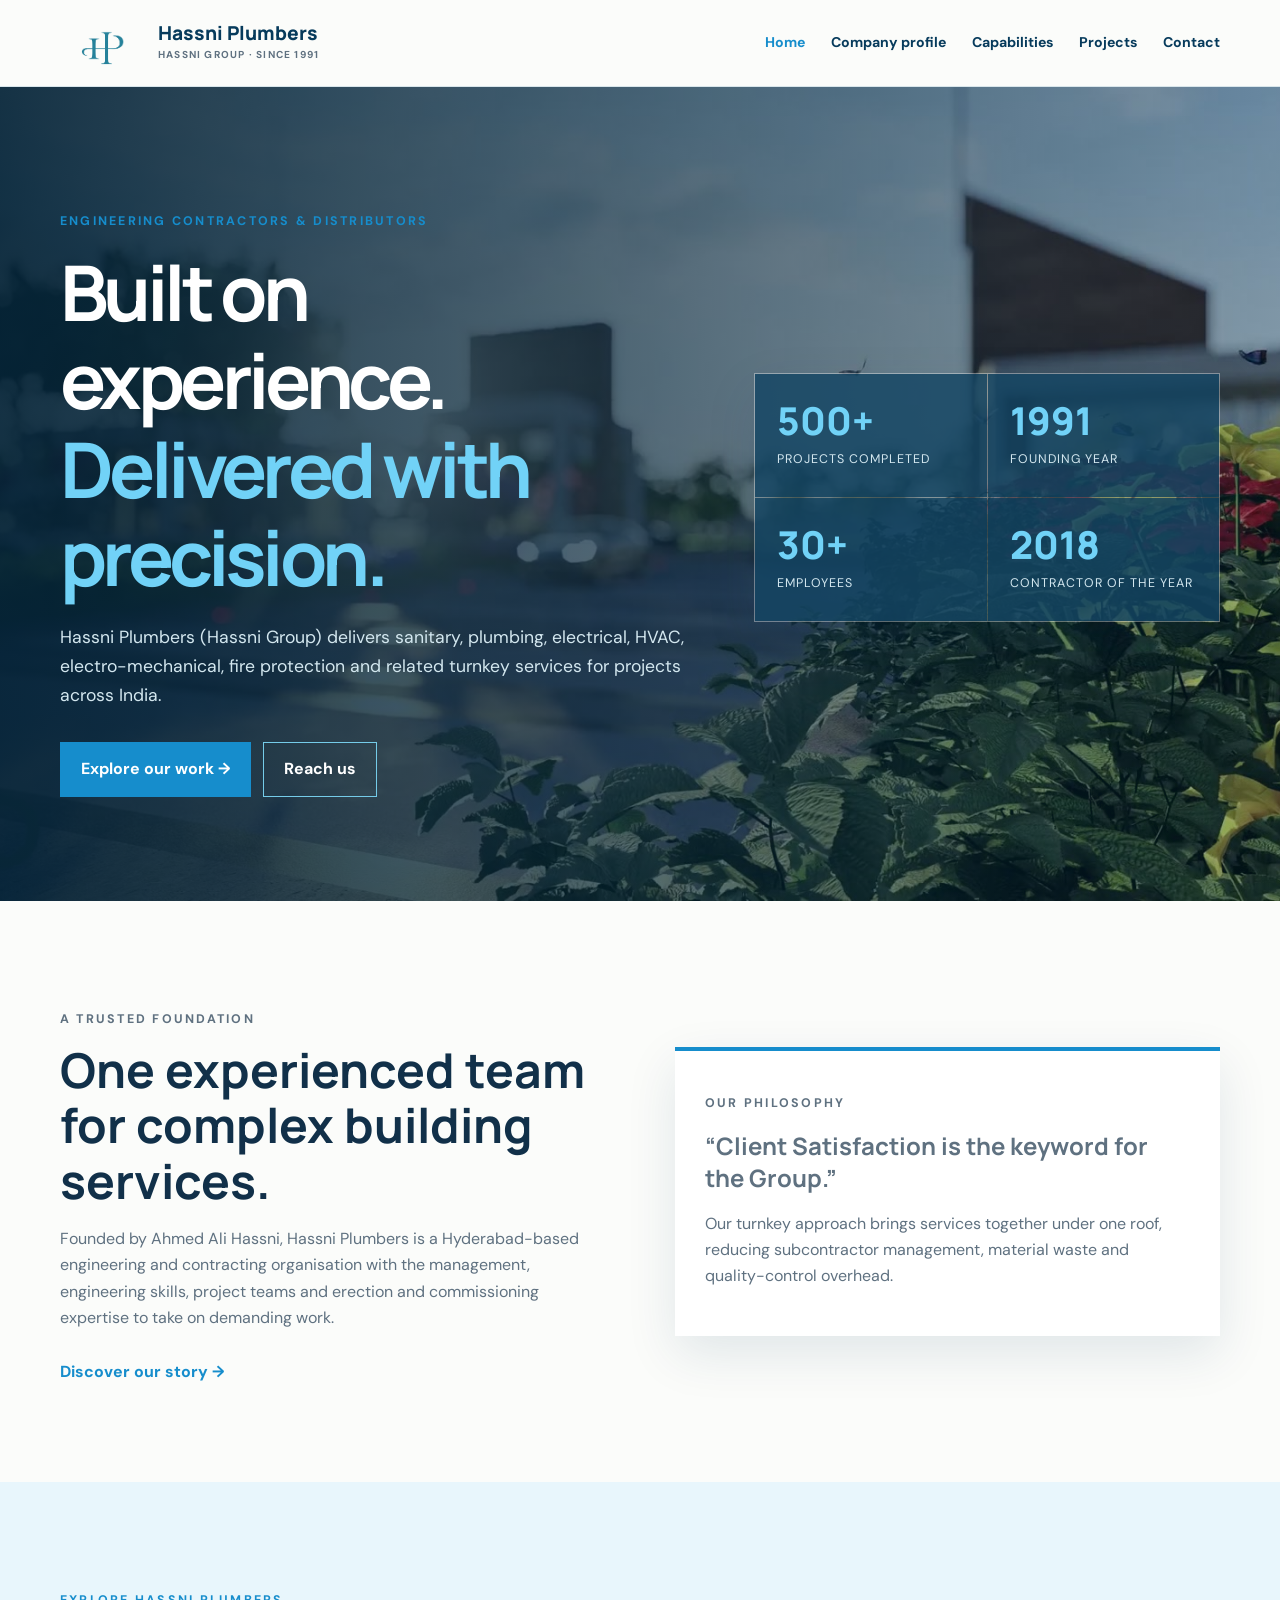
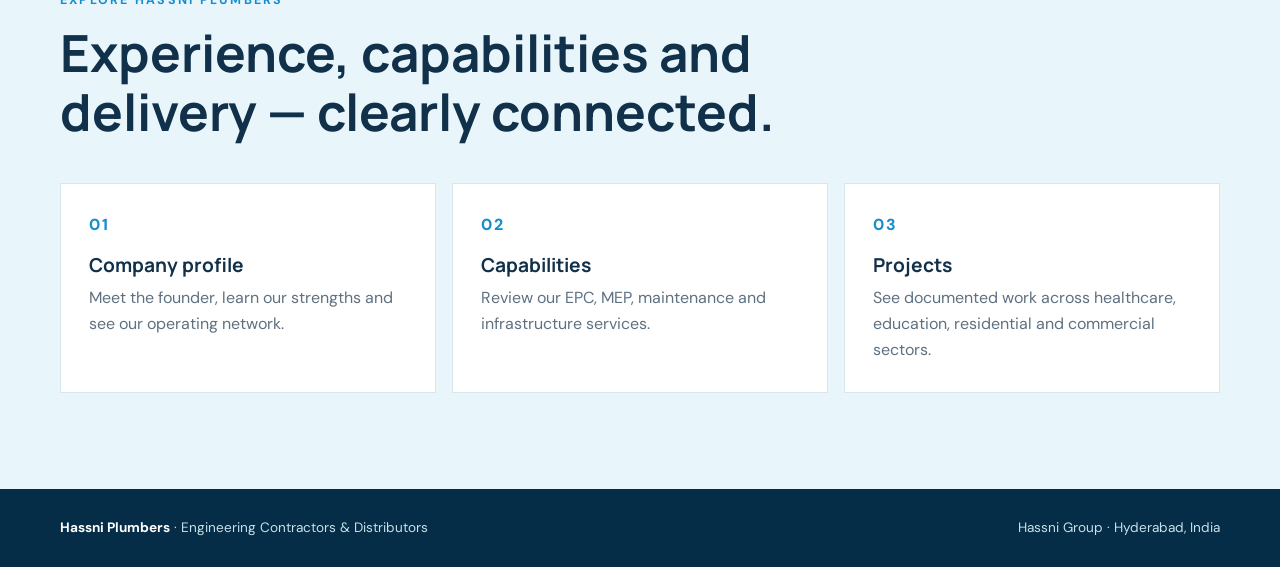
==== commit 47cc60aa: "Fix desktop hero video delivery Co-authored-by: Copilot App <223556219+Copilot@users.noreply.github." ====
--- a/index.html
+++ b/index.html
@@ -1,5 +1,5 @@
 <!doctype html><html lang="en"><head><meta charset="utf-8"><meta name="viewport" content="width=device-width, initial-scale=1"><meta name="description" content="Hassni Plumbers (Hassni Group), engineering contractors and distributors since 1991."><title>Hassni Plumbers | Home</title><link rel="stylesheet" href="styles.css"></head><body><div id="site-header"></div><main>
-<section class="hero hero-image"><video class="hero-video" autoplay muted loop playsinline preload="auto" poster="images/hero-buildings-poster.jpg" aria-hidden="true"><source src="images/hero-buildings.mp4" type="video/mp4"></video><div class="hero-video-overlay" aria-hidden="true"></div><div class="container hero-grid"><div><p class="eyebrow">Engineering Contractors &amp; Distributors</p><h1>Built on experience.<br><em>Delivered with precision.</em></h1><p class="lead">Hassni Plumbers (Hassni Group) delivers sanitary, plumbing, electrical, HVAC, electro-mechanical, fire protection and related turnkey services for projects across India.</p><div class="actions"><a class="button primary" href="projects.html">Explore our work →</a><a class="button light" href="contact.html">Reach us</a></div></div><div class="stat-panel"><div class="stat"><strong>500+</strong><span>Projects completed</span></div><div class="stat"><strong>1991</strong><span>Founding year</span></div><div class="stat"><strong>30+</strong><span>Employees</span></div><div class="stat"><strong>2018</strong><span>Contractor of the Year</span></div></div></div></section>
+<section class="hero hero-image"><video class="hero-video" autoplay muted loop playsinline preload="auto" poster="images/hero-buildings-v2-poster.jpg" aria-hidden="true"><source src="images/hero-buildings-v2.mp4?v=2" type="video/mp4"></video><div class="hero-video-overlay" aria-hidden="true"></div><div class="container hero-grid"><div><p class="eyebrow">Engineering Contractors &amp; Distributors</p><h1>Built on experience.<br><em>Delivered with precision.</em></h1><p class="lead">Hassni Plumbers (Hassni Group) delivers sanitary, plumbing, electrical, HVAC, electro-mechanical, fire protection and related turnkey services for projects across India.</p><div class="actions"><a class="button primary" href="projects.html">Explore our work →</a><a class="button light" href="contact.html">Reach us</a></div></div><div class="stat-panel"><div class="stat"><strong>500+</strong><span>Projects completed</span></div><div class="stat"><strong>1991</strong><span>Founding year</span></div><div class="stat"><strong>30+</strong><span>Employees</span></div><div class="stat"><strong>2018</strong><span>Contractor of the Year</span></div></div></div></section>
 <section class="section"><div class="container split"><div><p class="eyebrow">A trusted foundation</p><h2>One experienced team for complex building services.</h2><p>Founded by Ahmed Ali Hassni, Hassni Plumbers is a Hyderabad-based engineering and contracting organisation with the management, engineering skills, project teams and erection and commissioning expertise to take on demanding work.</p><a class="text-link" href="about.html">Discover our story →</a></div><div class="feature-box"><p class="eyebrow">Our philosophy</p><p class="quote">“Client Satisfaction is the keyword for the Group.”</p><p class="muted">Our turnkey approach brings services together under one roof, reducing subcontractor management, material waste and quality-control overhead.</p></div></div></section>
 <section class="section tint"><div class="container"><div class="section-heading"><p class="eyebrow">Explore Hassni Plumbers</p><h2>Experience, capabilities and delivery — clearly connected.</h2></div><div class="cards three"><a class="card" href="about.html"><span class="icon">01</span><h3>Company profile</h3><p>Meet the founder, learn our strengths and see our operating network.</p></a><a class="card" href="capabilities.html"><span class="icon">02</span><h3>Capabilities</h3><p>Review our EPC, MEP, maintenance and infrastructure services.</p></a><a class="card" href="projects.html"><span class="icon">03</span><h3>Projects</h3><p>See documented work across healthcare, education, residential and commercial sectors.</p></a></div></div></section>
 </main><div id="site-footer"></div><script src="site.js"></script></body></html>
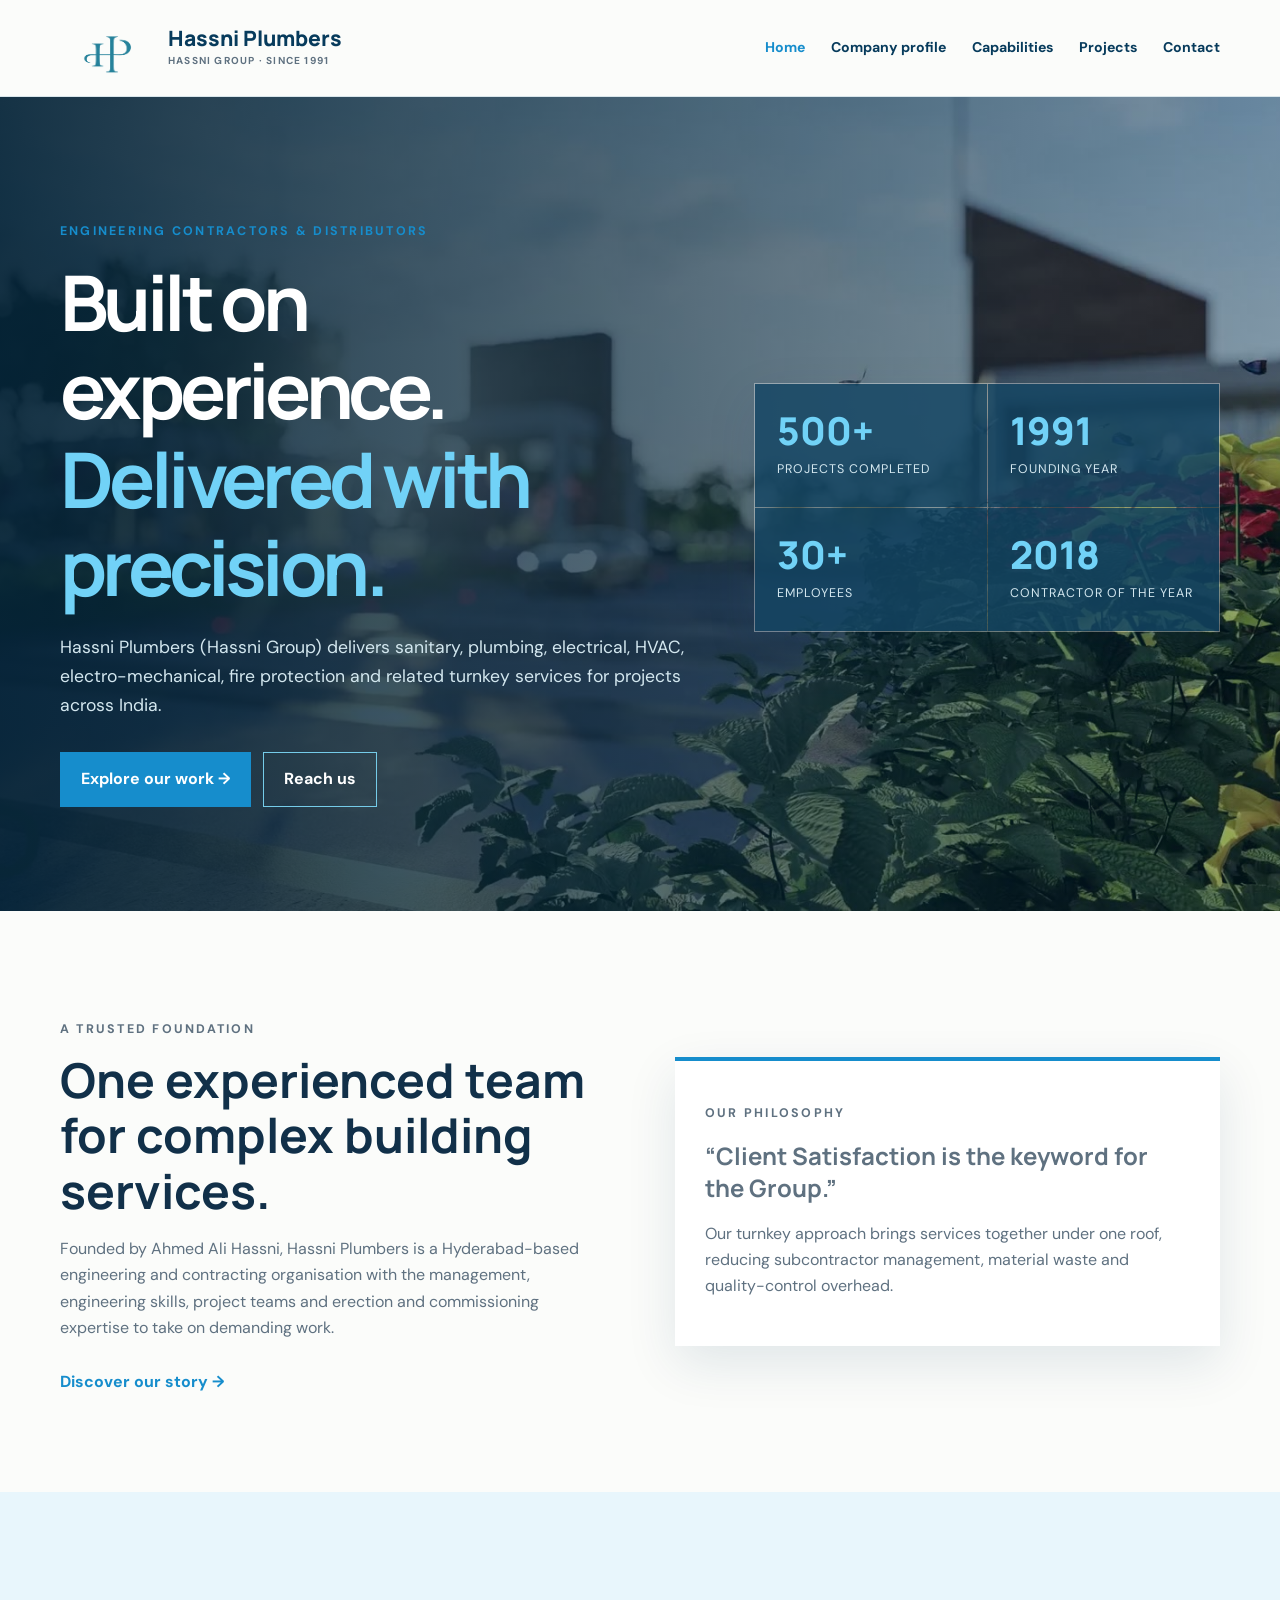
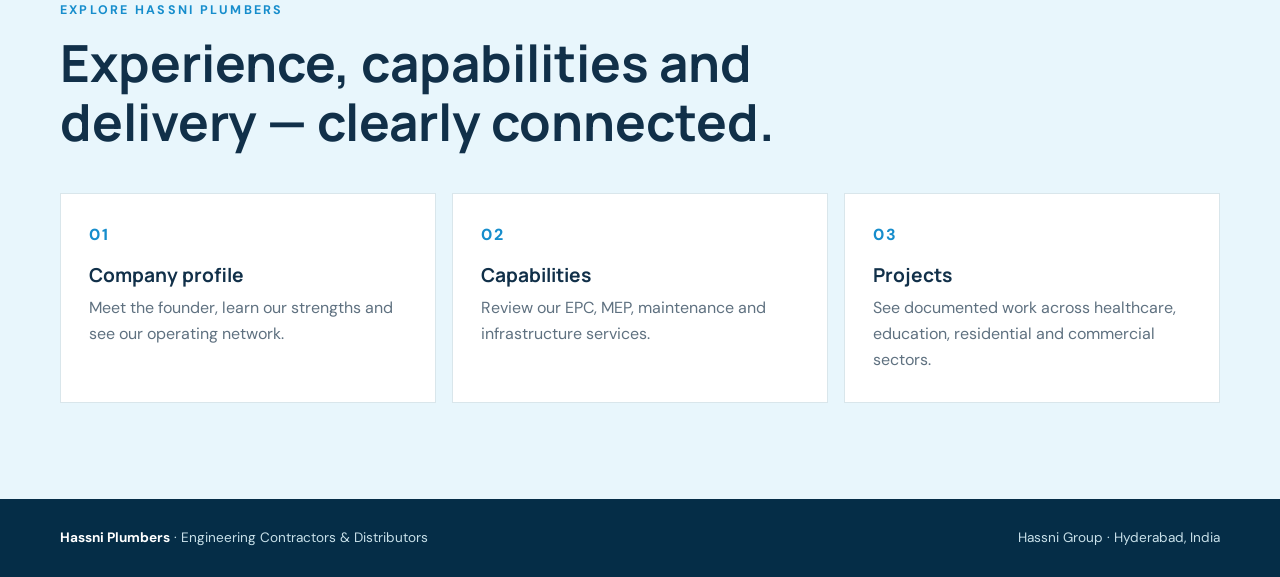
==== commit 1d9d2b6b: "Structure static site source files Co-authored-by: Copilot App <223556219+Copilot@users.noreply.gith" ====
--- a/index.html
+++ b/index.html
@@ -1,5 +1,164 @@
-<!doctype html><html lang="en"><head><meta charset="utf-8"><meta name="viewport" content="width=device-width, initial-scale=1"><meta name="description" content="Hassni Plumbers (Hassni Group), engineering contractors and distributors since 1991."><title>Hassni Plumbers | Home</title><link rel="stylesheet" href="styles.css"></head><body><div id="site-header"></div><main>
-<section class="hero hero-image"><video class="hero-video" autoplay muted loop playsinline preload="auto" poster="images/hero-buildings-v2-poster.jpg" aria-hidden="true"><source src="images/hero-buildings-v2.mp4?v=2" type="video/mp4"></video><div class="hero-video-overlay" aria-hidden="true"></div><div class="container hero-grid"><div><p class="eyebrow">Engineering Contractors &amp; Distributors</p><h1>Built on experience.<br><em>Delivered with precision.</em></h1><p class="lead">Hassni Plumbers (Hassni Group) delivers sanitary, plumbing, electrical, HVAC, electro-mechanical, fire protection and related turnkey services for projects across India.</p><div class="actions"><a class="button primary" href="projects.html">Explore our work →</a><a class="button light" href="contact.html">Reach us</a></div></div><div class="stat-panel"><div class="stat"><strong>500+</strong><span>Projects completed</span></div><div class="stat"><strong>1991</strong><span>Founding year</span></div><div class="stat"><strong>30+</strong><span>Employees</span></div><div class="stat"><strong>2018</strong><span>Contractor of the Year</span></div></div></div></section>
-<section class="section"><div class="container split"><div><p class="eyebrow">A trusted foundation</p><h2>One experienced team for complex building services.</h2><p>Founded by Ahmed Ali Hassni, Hassni Plumbers is a Hyderabad-based engineering and contracting organisation with the management, engineering skills, project teams and erection and commissioning expertise to take on demanding work.</p><a class="text-link" href="about.html">Discover our story →</a></div><div class="feature-box"><p class="eyebrow">Our philosophy</p><p class="quote">“Client Satisfaction is the keyword for the Group.”</p><p class="muted">Our turnkey approach brings services together under one roof, reducing subcontractor management, material waste and quality-control overhead.</p></div></div></section>
-<section class="section tint"><div class="container"><div class="section-heading"><p class="eyebrow">Explore Hassni Plumbers</p><h2>Experience, capabilities and delivery — clearly connected.</h2></div><div class="cards three"><a class="card" href="about.html"><span class="icon">01</span><h3>Company profile</h3><p>Meet the founder, learn our strengths and see our operating network.</p></a><a class="card" href="capabilities.html"><span class="icon">02</span><h3>Capabilities</h3><p>Review our EPC, MEP, maintenance and infrastructure services.</p></a><a class="card" href="projects.html"><span class="icon">03</span><h3>Projects</h3><p>See documented work across healthcare, education, residential and commercial sectors.</p></a></div></div></section>
-</main><div id="site-footer"></div><script src="site.js"></script></body></html>
+<!DOCTYPE html>
+<html lang="en">
+ <head>
+  <meta charset="utf-8"/>
+  <meta content="width=device-width, initial-scale=1" name="viewport"/>
+  <meta content="Hassni Plumbers (Hassni Group), engineering contractors and distributors since 1991." name="description"/>
+  <title>
+   Hassni Plumbers | Home
+  </title>
+  <link href="styles.css" rel="stylesheet"/>
+ </head>
+ <body>
+  <div id="site-header">
+  </div>
+  <main>
+   <section class="hero hero-image">
+    <video aria-hidden="true" autoplay="" class="hero-video" loop="" muted="" playsinline="" poster="images/hero-buildings-v2-poster.jpg" preload="auto">
+     <source src="images/hero-buildings-v2.mp4?v=2" type="video/mp4"/>
+    </video>
+    <div aria-hidden="true" class="hero-video-overlay">
+    </div>
+    <div class="container hero-grid">
+     <div>
+      <p class="eyebrow">
+       Engineering Contractors &amp; Distributors
+      </p>
+      <h1>
+       Built on experience.
+       <br/>
+       <em>
+        Delivered with precision.
+       </em>
+      </h1>
+      <p class="lead">
+       Hassni Plumbers (Hassni Group) delivers sanitary, plumbing, electrical, HVAC, electro-mechanical, fire protection and related turnkey services for projects across India.
+      </p>
+      <div class="actions">
+       <a class="button primary" href="projects.html">
+        Explore our work &rarr;
+       </a>
+       <a class="button light" href="contact.html">
+        Reach us
+       </a>
+      </div>
+     </div>
+     <div class="stat-panel">
+      <div class="stat">
+       <strong>
+        500+
+       </strong>
+       <span>
+        Projects completed
+       </span>
+      </div>
+      <div class="stat">
+       <strong>
+        1991
+       </strong>
+       <span>
+        Founding year
+       </span>
+      </div>
+      <div class="stat">
+       <strong>
+        30+
+       </strong>
+       <span>
+        Employees
+       </span>
+      </div>
+      <div class="stat">
+       <strong>
+        2018
+       </strong>
+       <span>
+        Contractor of the Year
+       </span>
+      </div>
+     </div>
+    </div>
+   </section>
+   <section class="section">
+    <div class="container split">
+     <div>
+      <p class="eyebrow">
+       A trusted foundation
+      </p>
+      <h2>
+       One experienced team for complex building services.
+      </h2>
+      <p>
+       Founded by Ahmed Ali Hassni, Hassni Plumbers is a Hyderabad-based engineering and contracting organisation with the management, engineering skills, project teams and erection and commissioning expertise to take on demanding work.
+      </p>
+      <a class="text-link" href="about.html">
+       Discover our story &rarr;
+      </a>
+     </div>
+     <div class="feature-box">
+      <p class="eyebrow">
+       Our philosophy
+      </p>
+      <p class="quote">
+       &ldquo;Client Satisfaction is the keyword for the Group.&rdquo;
+      </p>
+      <p class="muted">
+       Our turnkey approach brings services together under one roof, reducing subcontractor management, material waste and quality-control overhead.
+      </p>
+     </div>
+    </div>
+   </section>
+   <section class="section tint">
+    <div class="container">
+     <div class="section-heading">
+      <p class="eyebrow">
+       Explore Hassni Plumbers
+      </p>
+      <h2>
+       Experience, capabilities and delivery &mdash; clearly connected.
+      </h2>
+     </div>
+     <div class="cards three">
+      <a class="card" href="about.html">
+       <span class="icon">
+        01
+       </span>
+       <h3>
+        Company profile
+       </h3>
+       <p>
+        Meet the founder, learn our strengths and see our operating network.
+       </p>
+      </a>
+      <a class="card" href="capabilities.html">
+       <span class="icon">
+        02
+       </span>
+       <h3>
+        Capabilities
+       </h3>
+       <p>
+        Review our EPC, MEP, maintenance and infrastructure services.
+       </p>
+      </a>
+      <a class="card" href="projects.html">
+       <span class="icon">
+        03
+       </span>
+       <h3>
+        Projects
+       </h3>
+       <p>
+        See documented work across healthcare, education, residential and commercial sectors.
+       </p>
+      </a>
+     </div>
+    </div>
+   </section>
+  </main>
+  <div id="site-footer">
+  </div>
+  <script src="site.js">
+  </script>
+ </body>
+</html>
--- a/styles.css
+++ b/styles.css
@@ -35,13 +35,14 @@
 header { position: sticky; top: 0; z-index: 5; background: rgba(251,252,250,.95); border-bottom: 1px solid var(--line); backdrop-filter: blur(14px); transition: min-height .45s var(--ease), background-color .45s ease, box-shadow .45s ease; }
 .nav { transition: min-height .45s var(--ease); }
 header.scrolled { background: rgba(255,255,255,.98); box-shadow: 0 8px 26px rgba(7, 59, 92, .09); }
-header.scrolled .nav { min-height: 70px; }
-.nav { display: flex; align-items: center; justify-content: space-between; min-height: 82px; gap: 24px; }
+header.scrolled .nav { min-height: 78px; }
+header.scrolled .brand-mark { width: 84px; height: 84px; }
+.nav { display: flex; align-items: center; justify-content: space-between; min-height: 88px; gap: 24px; }
 .brand { display: flex; align-items: center; gap: 12px; }
-.brand-mark { position: relative; top: -4px; display: grid; width: 86px; height: 86px; place-items: center; padding: 2px; transition: transform .4s var(--ease), filter .4s var(--ease); }
+.brand-mark { position: relative; top: -4px; display: grid; width: 96px; height: 96px; place-items: center; padding: 2px; transition: transform .4s var(--ease), filter .4s var(--ease); }
 .brand-mark:hover { transform: translateY(-2px) rotate(-1deg); filter: drop-shadow(0 8px 12px rgba(7, 59, 92, .22)); }
 .brand img { width: 100%; height: 100%; object-fit: contain; }
-.brand strong { display: block; color: var(--deep); font: 800 1.2rem/1.05 Manrope, Arial, sans-serif; }
+.brand strong { display: block; color: var(--deep); font: 800 1.32rem/1.05 Manrope, Arial, sans-serif; }
 .brand small { display: block; margin-top: 4px; color: var(--muted); font-size: .63rem; font-weight: 700; letter-spacing: .12em; text-transform: uppercase; }
 .nav-links { display: flex; align-items: center; gap: 26px; color: var(--deep); font-size: .88rem; font-weight: 700; }
 .nav-links a { transition: color .3s; }
@@ -116,7 +117,7 @@
 .reveal-up.visible, .reveal-left.visible, .reveal-right.visible { opacity: 1; transform: translate(0); }
 @keyframes rise-in { from { opacity: 0; transform: translateY(20px); } to { opacity: 1; transform: none; } }
 @media (max-width: 900px) {
-  .nav-links { display: none; position: absolute; top: 82px; left: 0; right: 0; padding: 18px 20px 24px; flex-direction: column; align-items: flex-start; background: var(--paper); border-bottom: 1px solid var(--line); }
+  .nav-links { display: none; position: absolute; top: 88px; left: 0; right: 0; padding: 18px 20px 24px; flex-direction: column; align-items: flex-start; background: var(--paper); border-bottom: 1px solid var(--line); }
   .nav-links.open { display: flex; }
   .menu { display: block; }
   .hero-grid, .split, .contact-grid { grid-template-columns: 1fr; gap: 38px; }
@@ -128,11 +129,10 @@
   .hero, .hero-image { min-height: 0; padding: 78px 0; }
   .hero h1 { font-size: 2.7rem; }
   .stat-panel, .cards.three, .capabilities, .project-grid { grid-template-columns: 1fr; }
-  .brand-mark { width: 70px; height: 70px; padding: 2px; }
-  .brand strong { font-size: 1.05rem; }
+  .brand-mark { width: 78px; height: 78px; padding: 2px; }
+  .brand strong { font-size: 1.14rem; }
   .footer-inner { flex-direction: column; }
 }
 @media (prefers-reduced-motion: reduce) {
   *, *::before, *::after { animation-duration: .01ms !important; animation-iteration-count: 1 !important; scroll-behavior: auto !important; transition-duration: .01ms !important; }
-  .hero-video { display: none; }
 }
